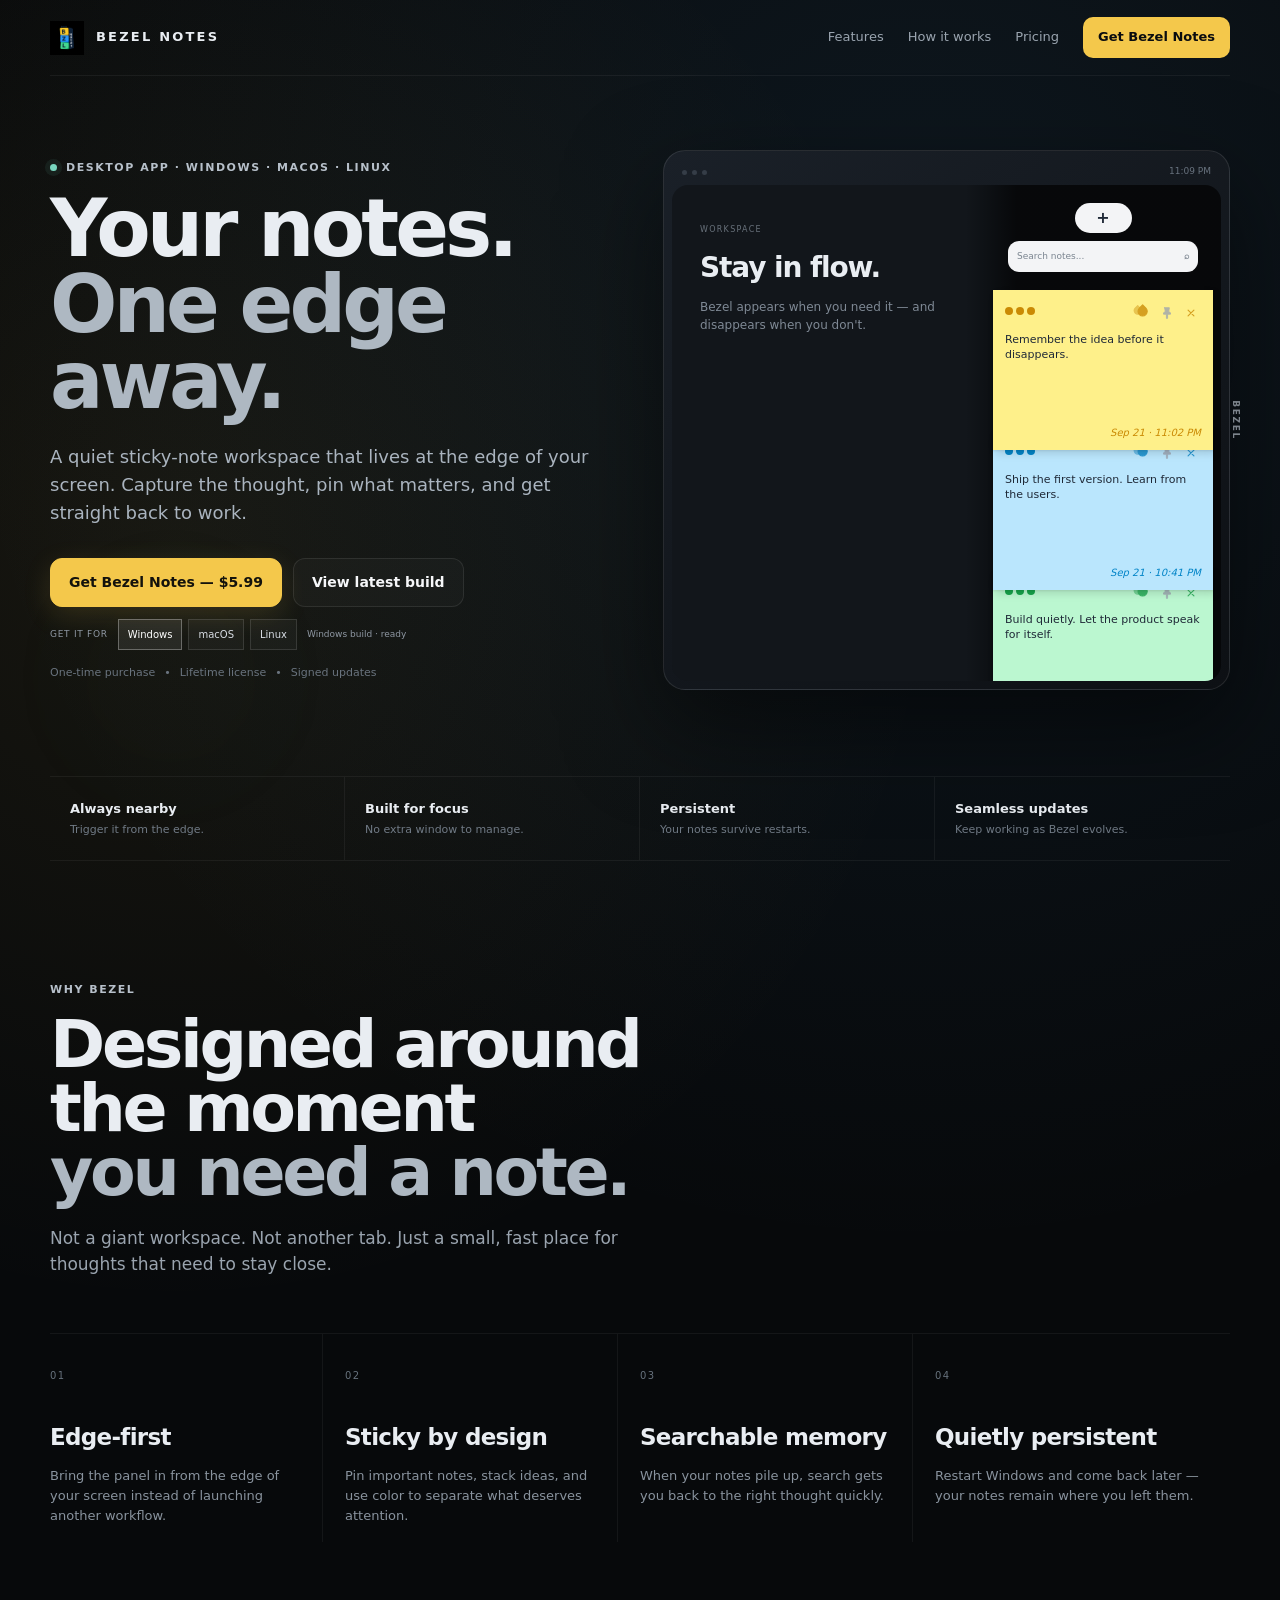
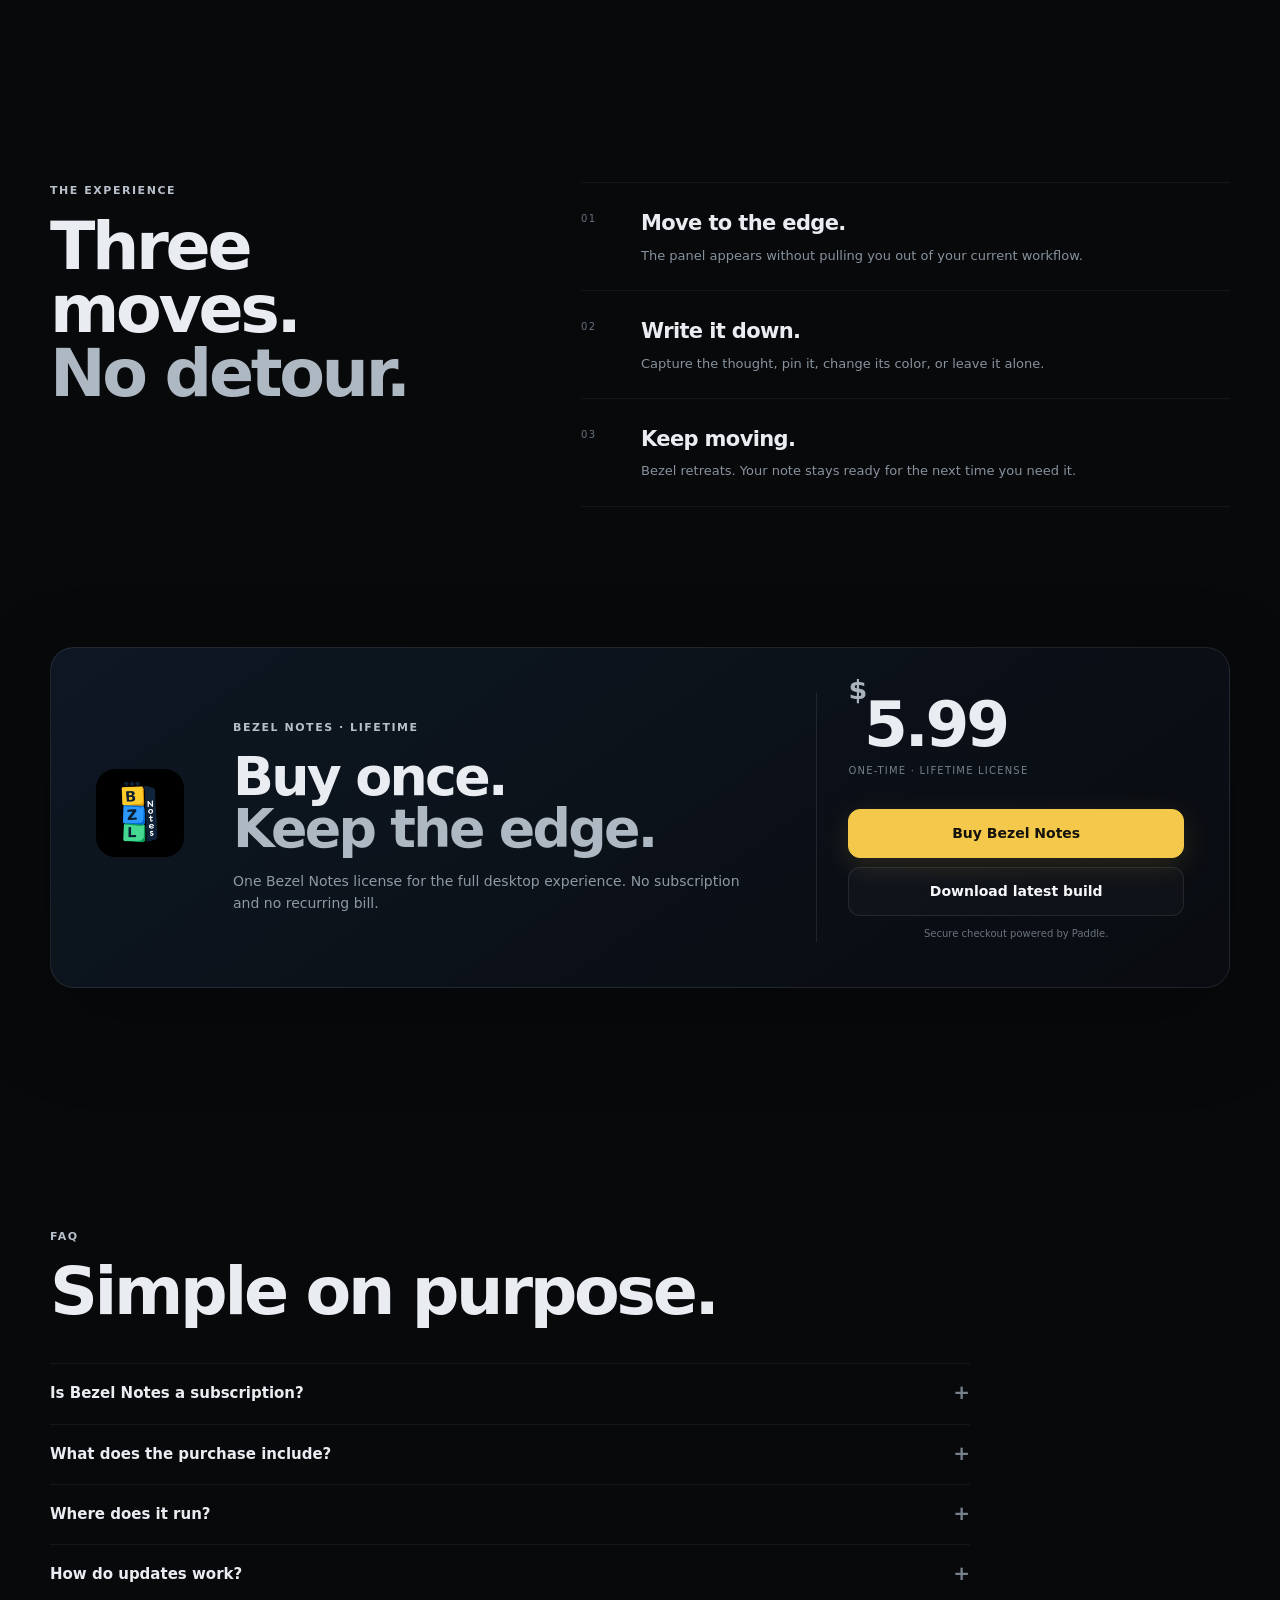
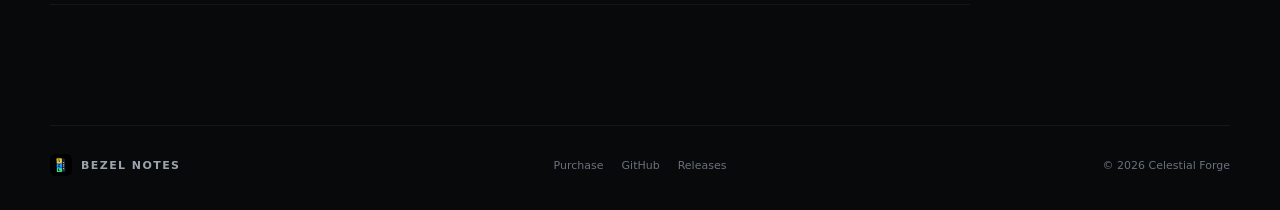
==== index.html @ 50ffd335 "Initial Bezel Notes website" ====
<!doctype html>
<html lang="en">
<head>
  <meta charset="utf-8">
  <meta name="viewport" content="width=device-width, initial-scale=1">
  <meta name="description" content="Bezel Notes — your notes, one edge away. A quiet desktop sticky-note app built for focus.">
  <meta name="theme-color" content="#07090b">
  <title>Bezel Notes — Your notes. One edge away.</title>
  <link rel="icon" type="image/png" href="./assets/bezel-logo.png">
  <link rel="stylesheet" href="./styles.css">
  <style>
    .hero-platform-picker {
      display: flex;
      align-items: center;
      gap: 10px;
      margin-top: 12px;
      flex-wrap: wrap;
    }

    .platform-label {
      font-size: 9px;
      letter-spacing: 0.08em;
      text-transform: uppercase;
      color: #8f98a3;
      white-space: nowrap;
    }

    .platform-options {
      display: flex;
      gap: 6px;
      flex-wrap: wrap;
    }

    .platform-option {
      border: 1px solid rgba(255, 255, 255, 0.12);
      background: rgba(255, 255, 255, 0.03);
      color: #d9dee5;
      padding: 7px 9px;
      font: inherit;
      font-size: 10px;
      cursor: pointer;
      transition: border-color 0.15s ease, background 0.15s ease, color 0.15s ease;
    }

    .platform-option:hover,
    .platform-option.active {
      border-color: rgba(255, 255, 255, 0.3);
      background: rgba(255, 255, 255, 0.08);
      color: #ffffff;
    }

    .hero-platform-status {
      font-size: 9px;
      color: #8f98a3;
      white-space: nowrap;
    }

    /* Real Bezel Notes card styling mirrored from +page.svelte. */
    .demo-note {
      border: 0;
      border-radius: 0;
      padding: 10px 12px;
      display: flex;
      flex-direction: column;
      box-sizing: border-box;
      width: 220px;
      min-height: 160px;
      height: 160px;
      align-self: center;
      position: relative;
      margin-top: -20px;
      transition: transform 0.15s ease, box-shadow 0.15s ease;
      box-shadow:
        3px 4px 8px rgba(0, 0, 0, 0.12),
        0 1px 2px rgba(0, 0, 0, 0.08);
      color: #1f2937;
    }

    .demo-note:first-of-type {
      /* Match the real app: top-bar margin-bottom (12px) +
         notes-feed padding-top (6px) = 18px before the first note. */
      margin-top: 18px;
    }

    .demo-note:hover {
      transform: translateY(-2px);
    }

    .demo-note-top {
      display: flex;
      justify-content: space-between;
      align-items: center;
    }

    .mini-logo {
      display: flex;
      align-items: center;
      gap: 3px;
      margin-top: -3px;
    }

    .mini-logo i {
      width: 8px;
      height: 8px;
      border-radius: 50%;
      display: block;
    }

    .demo-actions {
      display: flex;
      gap: 4px;
      align-items: center;
    }

    .demo-actions button {
      background: none;
      border: none;
      box-shadow: none;
      cursor: pointer;
      padding: 2px;
    }

    .demo-icon-btn {
      width: 20px;
      height: 20px;
      display: flex;
      align-items: center;
      justify-content: center;
      color: inherit;
    }

    .demo-icon-btn svg {
      width: 14px;
      height: 14px;
      fill: currentColor;
      stroke: currentColor;
      stroke-width: 1.6;
      stroke-linecap: round;
      stroke-linejoin: round;
    }

    .demo-palette-btn {
      width: 25px;
      height: 25px;
    }

    .demo-palette-btn svg {
      width: 17px;
      height: 17px;
      margin-top: -5px;
    }

    .demo-pin-btn {
      color: #9ca3af;
    }

    .demo-delete-btn svg {
      fill: none;
      stroke-width: 2;
    }

    .demo-note-text-wrapper {
      position: relative;
      flex: 1;
      display: flex;
      min-height: 0;
    }

    .demo-note-text {
      background: transparent;
      border: none;
      box-shadow: none;
      flex: 1;
      width: 100%;
      box-sizing: border-box;
      font-size: 13px;
      line-height: 1.3;
      color: #1f2937;
      font-family: inherit;
      margin: 4px 0;
    }

    .demo-note-footer {
      font-size: 10px;
      font-style: italic;
      text-align: right;
      margin-top: auto;
    }

    .platform-status {
      display: block;
      margin-top: 8px;
      font-size: 9px;
      color: #7f8a98;
    }
  </style>
</head>
<body>
  <div class="ambient ambient-a"></div>
  <div class="ambient ambient-b"></div>

  <header class="site-header shell">
    <a href="#top" class="brand" aria-label="Bezel Notes home">
      <img src="./assets/bezel-logo.png" alt="Bezel Notes logo">
      <span>BEZEL NOTES</span>
    </a>

    <nav>
      <a href="#features">Features</a>
      <a href="#how">How it works</a>
      <a href="#pricing">Pricing</a>
      <a class="nav-cta" href="#pricing">Get Bezel Notes</a>
    </nav>
  </header>

  <main id="top">
    <section class="hero shell">
      <div class="hero-copy">
        <div class="kicker">
          <span class="kicker-dot"></span>
          Desktop app · Windows · macOS · Linux
        </div>

        <h1>
          Your notes.<br>
          <span>One edge away.</span>
        </h1>

        <p class="hero-lede">
          A quiet sticky-note workspace that lives at the edge of your screen.
          Capture the thought, pin what matters, and get straight back to work.
        </p>

        <div class="hero-actions">
          <button class="button button-primary" data-buy>
            Get Bezel Notes — $5.99
          </button>

          <a
            class="button button-ghost"
            href="https://github.com/celestial4919/bezel-notes/releases/latest"
            target="_blank"
            rel="noopener"
          >
            View latest build
          </a>
        </div>

        <div class="hero-platform-picker" aria-label="Choose your platform">
          <span class="platform-label">Get it for</span>
          <div class="platform-options" role="group" aria-label="Platform options">
            <button class="platform-option active" type="button" data-platform="windows">Windows</button>
            <button class="platform-option" type="button" data-platform="macos">macOS</button>
            <button class="platform-option" type="button" data-platform="linux">Linux</button>
          </div>
          <small class="hero-platform-status" data-platform-status>Windows build · ready</small>
        </div>

        <div class="hero-trust">
          <span>One-time purchase</span>
          <span>•</span>
          <span>Lifetime license</span>
          <span>•</span>
          <span>Signed updates</span>
        </div>
      </div>

      <div class="hero-product">
        <div class="product-glow"></div>

        <div class="desktop-frame">
          <div class="frame-top">
            <span></span>
            <span></span>
            <span></span>
            <small>11:09 PM</small>
          </div>

          <div class="desktop-surface">
            <div class="desktop-copy">
              <small>WORKSPACE</small>
              <strong>Stay in flow.</strong>
              <p>
                Bezel appears when you need it — and disappears when you don't.
              </p>
            </div>

            <div class="edge-panel">
              <div class="panel-inner">

                <button class="demo-add" aria-hidden="true">+</button>

                <div class="demo-search" style="width:190px; margin:0 auto;">
                  <span>Search notes...</span>
                  <b>⌕</b>
                </div>

                <article
                  class="demo-note note-yellow"
                  style="background:#fef08a;z-index:3;--note-accent:#ca8a04;"
                >
                  <div class="demo-note-top">
                    <span class="mini-logo" aria-hidden="true" style="color:#ca8a04;">
                      <i style="background:currentColor;"></i>
                      <i style="background:currentColor;"></i>
                      <i style="background:currentColor;"></i>
                    </span>

                    <span class="demo-actions" aria-hidden="true" style="color:#ca8a04;">
                      <b class="demo-icon-btn demo-palette-btn" aria-hidden="true">
                        <svg viewBox="0 0 24 24">
                          <path d="M8 5 l3.54 3.54 a5 5 0 1 1 -7.07 0 Z" fill="currentColor" opacity="0.55"></path>
                          <path d="M15 4 l4.6 4.6 a6.5 6.5 0 1 1 -9.19 0 Z" fill="currentColor"></path>
                        </svg>
                      </b>
                      <b class="demo-icon-btn demo-pin-btn" aria-hidden="true">
                        <svg viewBox="0 0 24 24">
                          <path d="M8 3h8l-1 6 3 3v2h-5v7l-1 1-1-1v-7H6v-2l3-3-1-6Z"></path>
                        </svg>
                      </b>
                      <b class="demo-icon-btn demo-delete-btn" aria-hidden="true">
                        <svg viewBox="0 0 24 24">
                          <path d="M7 7l10 10M17 7L7 17"></path>
                        </svg>
                      </b>
                    </span>
                  </div>

                  <div class="demo-note-text-wrapper">
                    <p class="demo-note-text">
                      Remember the idea before it disappears.
                    </p>
                  </div>

                  <footer class="demo-note-footer" style="color:#ca8a04;">
                    Sep 21 · 11:02 PM
                  </footer>
                </article>

                <article
                  class="demo-note note-blue"
                  style="background:#bae6fd;z-index:2;--note-accent:#0284c7;"
                >
                  <div class="demo-note-top">
                    <span class="mini-logo" aria-hidden="true" style="color:#0284c7;">
                      <i style="background:currentColor;"></i>
                      <i style="background:currentColor;"></i>
                      <i style="background:currentColor;"></i>
                    </span>

                    <span class="demo-actions" aria-hidden="true" style="color:#0284c7;">
                      <b class="demo-icon-btn demo-palette-btn" aria-hidden="true">
                        <svg viewBox="0 0 24 24">
                          <path d="M8 5 l3.54 3.54 a5 5 0 1 1 -7.07 0 Z" fill="currentColor" opacity="0.55"></path>
                          <path d="M15 4 l4.6 4.6 a6.5 6.5 0 1 1 -9.19 0 Z" fill="currentColor"></path>
                        </svg>
                      </b>
                      <b class="demo-icon-btn demo-pin-btn" aria-hidden="true">
                        <svg viewBox="0 0 24 24">
                          <path d="M8 3h8l-1 6 3 3v2h-5v7l-1 1-1-1v-7H6v-2l3-3-1-6Z"></path>
                        </svg>
                      </b>
                      <b class="demo-icon-btn demo-delete-btn" aria-hidden="true">
                        <svg viewBox="0 0 24 24">
                          <path d="M7 7l10 10M17 7L7 17"></path>
                        </svg>
                      </b>
                    </span>
                  </div>

                  <div class="demo-note-text-wrapper">
                    <p class="demo-note-text">
                      Ship the first version. Learn from the users.
                    </p>
                  </div>

                  <footer class="demo-note-footer" style="color:#0284c7;">
                    Sep 21 · 10:41 PM
                  </footer>
                </article>

                <article
                  class="demo-note note-green"
                  style="background:#bbf7d0;z-index:1;--note-accent:#16a34a;"
                >
                  <div class="demo-note-top">
                    <span class="mini-logo" aria-hidden="true" style="color:#16a34a;">
                      <i style="background:currentColor;"></i>
                      <i style="background:currentColor;"></i>
                      <i style="background:currentColor;"></i>
                    </span>

                    <span class="demo-actions" aria-hidden="true" style="color:#16a34a;">
                      <b class="demo-icon-btn demo-palette-btn" aria-hidden="true">
                        <svg viewBox="0 0 24 24">
                          <path d="M8 5 l3.54 3.54 a5 5 0 1 1 -7.07 0 Z" fill="currentColor" opacity="0.55"></path>
                          <path d="M15 4 l4.6 4.6 a6.5 6.5 0 1 1 -9.19 0 Z" fill="currentColor"></path>
                        </svg>
                      </b>
                      <b class="demo-icon-btn demo-pin-btn" aria-hidden="true">
                        <svg viewBox="0 0 24 24">
                          <path d="M8 3h8l-1 6 3 3v2h-5v7l-1 1-1-1v-7H6v-2l3-3-1-6Z"></path>
                        </svg>
                      </b>
                      <b class="demo-icon-btn demo-delete-btn" aria-hidden="true">
                        <svg viewBox="0 0 24 24">
                          <path d="M7 7l10 10M17 7L7 17"></path>
                        </svg>
                      </b>
                    </span>
                  </div>

                  <div class="demo-note-text-wrapper">
                    <p class="demo-note-text">
                      Build quietly. Let the product speak for itself.
                    </p>
                  </div>

                  <footer class="demo-note-footer" style="color:#16a34a;">
                    Sep 21 · 09:56 PM
                  </footer>
                </article>
              </div>
            </div>
          </div>
        </div>

        <div class="edge-tab">BEZEL</div>
      </div>
    </section>

    <section class="brand-strip shell" aria-label="Bezel Notes highlights">
      <div>
        <strong>Always nearby</strong>
        <span>Trigger it from the edge.</span>
      </div>

      <div>
        <strong>Built for focus</strong>
        <span>No extra window to manage.</span>
      </div>

      <div>
        <strong>Persistent</strong>
        <span>Your notes survive restarts.</span>
      </div>

      <div>
        <strong>Seamless updates</strong>
        <span>Keep working as Bezel evolves.</span>
      </div>
    </section>

    <section class="section shell" id="features">
      <div class="section-intro">
        <div class="eyebrow">WHY BEZEL</div>

        <h2>
          Designed around the moment<br>
          <span>you need a note.</span>
        </h2>

        <p>
          Not a giant workspace. Not another tab.
          Just a small, fast place for thoughts that need to stay close.
        </p>
      </div>

      <div class="feature-grid">
        <article>
          <span class="feature-index">01</span>
          <h3>Edge-first</h3>
          <p>
            Bring the panel in from the edge of your screen instead of
            launching another workflow.
          </p>
        </article>

        <article>
          <span class="feature-index">02</span>
          <h3>Sticky by design</h3>
          <p>
            Pin important notes, stack ideas, and use color to separate
            what deserves attention.
          </p>
        </article>

        <article>
          <span class="feature-index">03</span>
          <h3>Searchable memory</h3>
          <p>
            When your notes pile up, search gets you back to the right
            thought quickly.
          </p>
        </article>

        <article>
          <span class="feature-index">04</span>
          <h3>Quietly persistent</h3>
          <p>
            Restart Windows and come back later — your notes remain
            where you left them.
          </p>
        </article>
      </div>
    </section>

    <section class="section shell how-section" id="how">
      <div class="section-intro">
        <div class="eyebrow">THE EXPERIENCE</div>

        <h2>
          Three moves.<br>
          <span>No detour.</span>
        </h2>
      </div>

      <div class="steps">
        <div class="step">
          <span>01</span>
          <div>
            <h3>Move to the edge.</h3>
            <p>
              The panel appears without pulling you out of your current workflow.
            </p>
          </div>
        </div>

        <div class="step">
          <span>02</span>
          <div>
            <h3>Write it down.</h3>
            <p>
              Capture the thought, pin it, change its color, or leave it alone.
            </p>
          </div>
        </div>

        <div class="step">
          <span>03</span>
          <div>
            <h3>Keep moving.</h3>
            <p>
              Bezel retreats. Your note stays ready for the next time you need it.
            </p>
          </div>
        </div>
      </div>
    </section>

    <section class="pricing shell" id="pricing">
      <div class="pricing-logo">
        <img src="./assets/bezel-logo.png" alt="Bezel Notes">
      </div>

      <div class="pricing-copy">
        <div class="eyebrow">BEZEL NOTES · LIFETIME</div>

        <h2>
          Buy once.<br>
          <span>Keep the edge.</span>
        </h2>

        <p>
          One Bezel Notes license for the full desktop experience.
          No subscription and no recurring bill.
        </p>
      </div>

      <div class="pricing-buy">
        <div class="price">
          <sup>$</sup>5.99
        </div>

        <div class="price-note">
          one-time · lifetime license
        </div>

        <button class="button button-primary button-full" data-buy>
          Buy Bezel Notes
        </button>

        <a
          class="button button-ghost button-full"
          href="https://github.com/celestial4919/bezel-notes/releases/latest"
          target="_blank"
          rel="noopener"
        >
          Download latest build
        </a>

        <small class="secure-note">
          Secure checkout powered by Paddle.
        </small>
      </div>
    </section>

    <section class="section shell faq" id="faq">
      <div class="section-intro">
        <div class="eyebrow">FAQ</div>
        <h2>Simple on purpose.</h2>
      </div>

      <div class="faq-list">
        <details>
          <summary>Is Bezel Notes a subscription?</summary>
          <p>
            No. The launch offer is a one-time $5.99 lifetime license.
          </p>
        </details>

        <details>
          <summary>What does the purchase include?</summary>
          <p>
            The Bezel Notes desktop application for the platform you select,
            lifetime access to the licensed product, and signed in-app updates.
          </p>
        </details>

        <details>
          <summary>Where does it run?</summary>
          <p>
            The storefront is prepared for Windows, macOS, and Linux.
            Platform-specific installers are added as each build is released.
          </p>
        </details>

        <details>
          <summary>How do updates work?</summary>
          <p>
            After installation, Bezel Notes can discover signed releases from
            inside the app so you don't have to hunt for installers.
          </p>
        </details>
      </div>
    </section>
  </main>

  <footer class="site-footer shell">
    <div class="footer-brand">
      <img src="./assets/bezel-logo.png" alt="">
      <span>BEZEL NOTES</span>
    </div>

    <div class="footer-links">
      <a href="#pricing">Purchase</a>

      <a
        href="https://github.com/celestial4919/bezel-notes"
        target="_blank"
        rel="noopener"
      >
        GitHub
      </a>

      <a
        href="https://github.com/celestial4919/bezel-notes/releases/latest"
        target="_blank"
        rel="noopener"
      >
        Releases
      </a>
    </div>

    <div class="copyright">
      © 2026 Celestial Forge
    </div>
  </footer>

  <div
    class="toast"
    id="toast"
    role="status"
    aria-live="polite"
  ></div>

  <script>
    document.querySelectorAll('[data-platform]').forEach((button) => {
      button.addEventListener('click', () => {
        document.querySelectorAll('[data-platform]').forEach((item) => {
          item.classList.toggle('active', item === button);
        });

        const platform = button.getAttribute('data-platform');
        const status = document.querySelector('[data-platform-status]');
        if (!status) return;

        if (platform === 'windows') {
          status.textContent = 'Windows build · ready';
        } else if (platform === 'macos') {
          status.textContent = 'macOS build · coming soon';
        } else {
          status.textContent = 'Linux build · coming soon';
        }
      });
    });
  </script>

  <script src="https://cdn.paddle.com/paddle/v2/paddle.js"></script>
  <script src="./config.js"></script>
  <script src="./app.js"></script>
</body>
</html>
---- styles.css ----
:root{--bg:#07090b;--navy:#111c2c;--yellow:#f4c84b;--blue:#54a9e8;--mint:#78d7bf;--white:#f6f7f9;--text:#e9edf2;--muted:#9aa4af;--line:rgba(255,255,255,.09);--soft-line:rgba(255,255,255,.055);--max:1180px}
*{box-sizing:border-box}html{scroll-behavior:smooth}body{margin:0;color:var(--text);background:radial-gradient(circle at 72% 8%,rgba(84,169,232,.09),transparent 30%),radial-gradient(circle at 14% 16%,rgba(244,200,75,.07),transparent 25%),var(--bg);font-family:Inter,ui-sans-serif,system-ui,-apple-system,"Segoe UI",sans-serif;line-height:1.55}a{color:inherit;text-decoration:none}button{font:inherit}.shell{width:min(var(--max),calc(100% - 42px));margin-inline:auto}.ambient{position:fixed;pointer-events:none;filter:blur(70px);opacity:.24;z-index:-1}.ambient-a{width:260px;height:260px;right:8%;top:24%;background:rgba(84,169,232,.12);border-radius:50%}.ambient-b{width:240px;height:240px;left:4%;top:62%;background:rgba(120,215,191,.07);border-radius:50%}
.site-header{min-height:76px;display:flex;align-items:center;justify-content:space-between;border-bottom:1px solid var(--soft-line)}.brand{display:flex;align-items:center;gap:12px;font-size:13px;font-weight:800;letter-spacing:.17em}.brand-dots{display:flex;align-items:center;gap:4px;height:20px}
.brand-dots i,.three-dot-logo i{width:7px;height:7px;border-radius:50%;background:var(--navy-2);display:block}
.brand-dots i:nth-child(2){transform:translateY(-3px)}
.brand-dots i:nth-child(3){transform:translateY(3px)}.site-header nav{display:flex;gap:24px;align-items:center;color:var(--muted);font-size:13px}.site-header nav a:hover{color:var(--text)}.nav-cta{color:#0a0c0f!important;background:var(--yellow);padding:10px 15px;border-radius:10px;font-weight:800}
.hero{min-height:700px;display:grid;grid-template-columns:1fr 1fr;gap:46px;align-items:center;padding:74px 0 86px}.kicker,.eyebrow{font-size:11px;letter-spacing:.14em;text-transform:uppercase;font-weight:800;color:#b7c0ca}.kicker{display:flex;align-items:center;gap:9px}.kicker-dot{width:7px;height:7px;border-radius:50%;background:var(--mint);box-shadow:0 0 0 5px rgba(120,215,191,.08)}.hero h1,.section-intro h2,.pricing h2{margin:15px 0 0;font-size:clamp(48px,6.2vw,83px);line-height:.96;letter-spacing:-.05em}.hero h1 span,.section-intro h2 span,.pricing h2 span{color:#aeb8c2}.hero-lede{max-width:600px;color:#aab4bf;font-size:18px;margin:24px 0 0}.hero-actions{display:flex;gap:11px;flex-wrap:wrap;margin-top:31px}.button{min-height:49px;border-radius:12px;border:1px solid var(--line);padding:0 18px;display:inline-flex;align-items:center;justify-content:center;cursor:pointer;transition:.18s ease;font-size:14px;font-weight:800}.button:hover{transform:translateY(-2px)}.button-primary{background:var(--yellow);border-color:var(--yellow);color:#13120c;box-shadow:0 8px 28px rgba(244,200,75,.14)}.button-primary:hover{filter:brightness(1.04)}.button-ghost{background:rgba(255,255,255,.025);color:var(--white)}.button-ghost:hover{background:rgba(255,255,255,.07)}.hero-trust{margin-top:14px;display:flex;gap:9px;flex-wrap:wrap;color:#69737e;font-size:11px}
.hero-product{position:relative;display:grid;place-items:center;min-height:520px}.product-glow{position:absolute;width:460px;height:460px;border-radius:50%;background:radial-gradient(circle,rgba(84,169,232,.13),transparent 68%);filter:blur(16px)}.desktop-frame{position:relative;width:min(570px,100%);aspect-ratio:1.05;border-radius:22px;padding:8px;background:linear-gradient(145deg,#1a2028,#0d1014);border:1px solid rgba(255,255,255,.1);box-shadow:0 36px 95px rgba(0,0,0,.5)}.frame-top{height:26px;display:flex;align-items:center;gap:5px;padding:0 10px;color:#68727e}.frame-top span{width:5px;height:5px;border-radius:50%;background:#353d47}.frame-top small{margin-left:auto;font-size:9px}.desktop-surface{height:calc(100% - 26px);border-radius:16px;overflow:hidden;position:relative;background:#12161b}.desktop-copy{position:absolute;left:28px;top:30px;max-width:260px}.desktop-copy small{font-size:8px;letter-spacing:.16em;color:#68717b}.desktop-copy strong{display:block;margin-top:6px;font-size:28px;font-weight:800;letter-spacing:-.04em}.desktop-copy p{color:#7f8995;font-size:12px;line-height:1.45;margin-top:10px}.edge-panel{position:absolute;right:0;top:0;height:100%;width:256px;padding:18px 8px 18px 17px;background:linear-gradient(90deg,transparent 0%,rgba(0,0,0,.23) 8%,rgba(0,0,0,.63) 20%);display:flex;justify-content:flex-end}.panel-inner{width:220px}.demo-add{width:57px;height:30px;margin:0 auto 8px;display:block;border:0;border-radius:99px;background:#f3f4f6;color:#1f2937;font-weight:900}.demo-search{height:31px;padding:0 9px;display:flex;align-items:center;justify-content:space-between;border-radius:11px;background:#f3f4f6;color:#7b8590;font-size:9px;margin-bottom:11px}.demo-note{width:220px;min-height:160px;margin-top:-20px;padding:10px 12px;color:#20252b;display:flex;flex-direction:column;box-sizing:border-box;position:relative;border-radius:0;box-shadow:3px 4px 8px rgba(0,0,0,.16),0 1px 2px rgba(0,0,0,.08);transition:transform .15s ease,box-shadow .15s ease}.demo-note:first-of-type{margin-top:12px}.demo-note:hover{transform:translateY(-2px)}.note-yellow{background:#fef08a}.note-blue{background:#bae6fd}.note-mint{background:#bbf7d0}.demo-note-top{display:flex;justify-content:space-between;align-items:center;font-size:8px;color:#26313a}.three-dot-logo{display:flex;align-items:center;gap:3px;margin-top:-3px}.three-dot-logo i{width:8px;height:8px;border-radius:50%;background:currentColor;display:block}.three-dot-logo i:nth-child(2){transform:translateY(-3px)}.three-dot-logo i:nth-child(3){transform:translateY(3px)}.demo-actions{display:flex;gap:5px;align-items:center;opacity:.78}.demo-actions b{font-weight:700}.demo-note p{margin:8px 0 0;font-size:11px;line-height:1.35;flex:1}.demo-note small{font-size:8px;opacity:.6}.edge-tab{position:absolute;right:-25px;top:50%;transform:translateY(-50%) rotate(90deg);color:#dbe4ee;letter-spacing:.18em;font-size:9px;font-weight:800;opacity:.55}
.brand-strip{display:grid;grid-template-columns:repeat(4,1fr);border-block:1px solid var(--soft-line)}.brand-strip>div{padding:22px 20px;border-right:1px solid var(--soft-line)}.brand-strip>div:last-child{border-right:0}.brand-strip strong,.brand-strip span{display:block}.brand-strip strong{font-size:13px}.brand-strip span{margin-top:2px;font-size:11px;color:#707a85}
.section{padding:120px 0}.section-intro{max-width:720px}.section-intro h2{font-size:clamp(42px,5.2vw,67px)}.section-intro p{max-width:620px;color:var(--muted);font-size:17px;margin:20px 0 0}.feature-grid{margin-top:55px;display:grid;grid-template-columns:repeat(4,1fr);border-top:1px solid var(--soft-line)}.feature-grid article{padding:28px 22px 16px 0;margin-right:22px;border-right:1px solid var(--soft-line)}.feature-grid article:last-child{border-right:0;margin-right:0}.feature-index{color:#66717c;font-size:10px;letter-spacing:.14em}.feature-grid h3{font-size:23px;letter-spacing:-.03em;margin:34px 0 0}.feature-grid p{color:#89939e;font-size:13px;margin:10px 0 0}
.how-section{display:grid;grid-template-columns:.82fr 1.18fr;gap:80px}.steps{border-top:1px solid var(--soft-line)}.step{display:grid;grid-template-columns:50px 1fr;gap:10px;padding:24px 0;border-bottom:1px solid var(--soft-line)}.step>span{color:#66717c;font-size:10px;letter-spacing:.14em;padding-top:4px}.step h3{font-size:21px;margin:0;letter-spacing:-.03em}.step p{color:#88929d;font-size:13px;margin:6px 0 0}
.pricing{margin-top:20px;margin-bottom:120px;padding:45px;display:grid;grid-template-columns:105px 1.2fr .8fr;align-items:center;gap:32px;border:1px solid var(--line);border-radius:24px;background:linear-gradient(145deg,rgba(17,28,44,.74),rgba(10,13,17,.82));box-shadow:0 30px 90px rgba(0,0,0,.25)}.pricing-logo img{width:88px;height:88px;border-radius:20px;object-fit:contain;background:#050608}.pricing h2{font-size:clamp(38px,4.2vw,57px)}.pricing-copy p{max-width:520px;color:#8f99a4;font-size:14px;margin:17px 0 0}.pricing-buy{border-left:1px solid var(--line);padding-left:31px}.price{font-size:63px;font-weight:900;letter-spacing:-.05em;line-height:1}.price sup{font-size:27px;top:-.9em;position:relative;color:#aab3bd}.price-note{margin:7px 0 22px;text-transform:uppercase;letter-spacing:.12em;font-size:10px;color:#75808b}.button-full{width:100%;margin-top:9px}.secure-note{display:block;color:#69737e;font-size:10px;text-align:center;margin-top:10px}
.faq-list{margin-top:40px;max-width:920px}details{border-top:1px solid var(--soft-line);padding:18px 0}details:last-child{border-bottom:1px solid var(--soft-line)}summary{list-style:none;cursor:pointer;font-size:15px;font-weight:800}summary::-webkit-details-marker{display:none}summary::after{content:"+";float:right;color:#77818c;font-size:20px;line-height:1}details[open] summary::after{content:"–"}details p{max-width:680px;color:#87919c;font-size:13px;margin:9px 0 0}
.site-footer{display:grid;grid-template-columns:1fr auto 1fr;gap:20px;align-items:center;padding:28px 0 34px;border-top:1px solid var(--soft-line);color:#68727c;font-size:11px}.footer-brand{display:flex;align-items:center;gap:9px;font-weight:800;letter-spacing:.13em;color:#9ba4ae}.footer-brand img{width:22px;height:22px;border-radius:6px}.footer-links{display:flex;gap:18px}.footer-links a:hover{color:#e9edf2}.copyright{text-align:right}
.toast{position:fixed;left:50%;bottom:24px;transform:translate(-50%,20px);opacity:0;pointer-events:none;background:rgba(13,16,20,.96);border:1px solid rgba(255,255,255,.12);color:#eef2f6;border-radius:11px;padding:10px 14px;font-size:12px;transition:.2s ease;z-index:100}.toast.show{opacity:1;transform:translate(-50%,0)}
@media(max-width:1000px){.hero{grid-template-columns:1fr;padding-top:54px}.hero-product{order:-1;min-height:450px}.feature-grid{grid-template-columns:1fr 1fr}.feature-grid article:nth-child(2){border-right:0}.feature-grid article:nth-child(-n+2){border-bottom:1px solid var(--soft-line);padding-bottom:28px}.how-section{grid-template-columns:1fr;gap:44px}.pricing{grid-template-columns:90px 1fr;gap:24px}.pricing-buy{grid-column:1/-1;border-left:0;border-top:1px solid var(--line);padding:28px 0 0}}
@media(max-width:720px){.shell{width:calc(100% - 28px)}.site-header nav a:not(.nav-cta){display:none}.hero h1{font-size:54px}.hero-lede{font-size:16px}.hero-product{min-height:350px}.desktop-frame{width:100%}.edge-panel{width:215px}.panel-inner{width:180px}.brand-strip{grid-template-columns:1fr}.brand-strip>div{border-right:0;border-bottom:1px solid var(--soft-line)}.brand-strip>div:last-child{border-bottom:0}.feature-grid{grid-template-columns:1fr}.feature-grid article,.feature-grid article:nth-child(2){border-right:0;border-bottom:1px solid var(--soft-line);margin-right:0;padding-right:0}.feature-grid article:last-child{border-bottom:0}.pricing{grid-template-columns:1fr;padding:27px}.pricing-logo img{width:72px;height:72px}.pricing-buy{grid-column:auto}.site-footer{grid-template-columns:1fr}.copyright{text-align:left}}
.brand img {
  width: 34px;
  height: 34px;
  object-fit: contain;
}
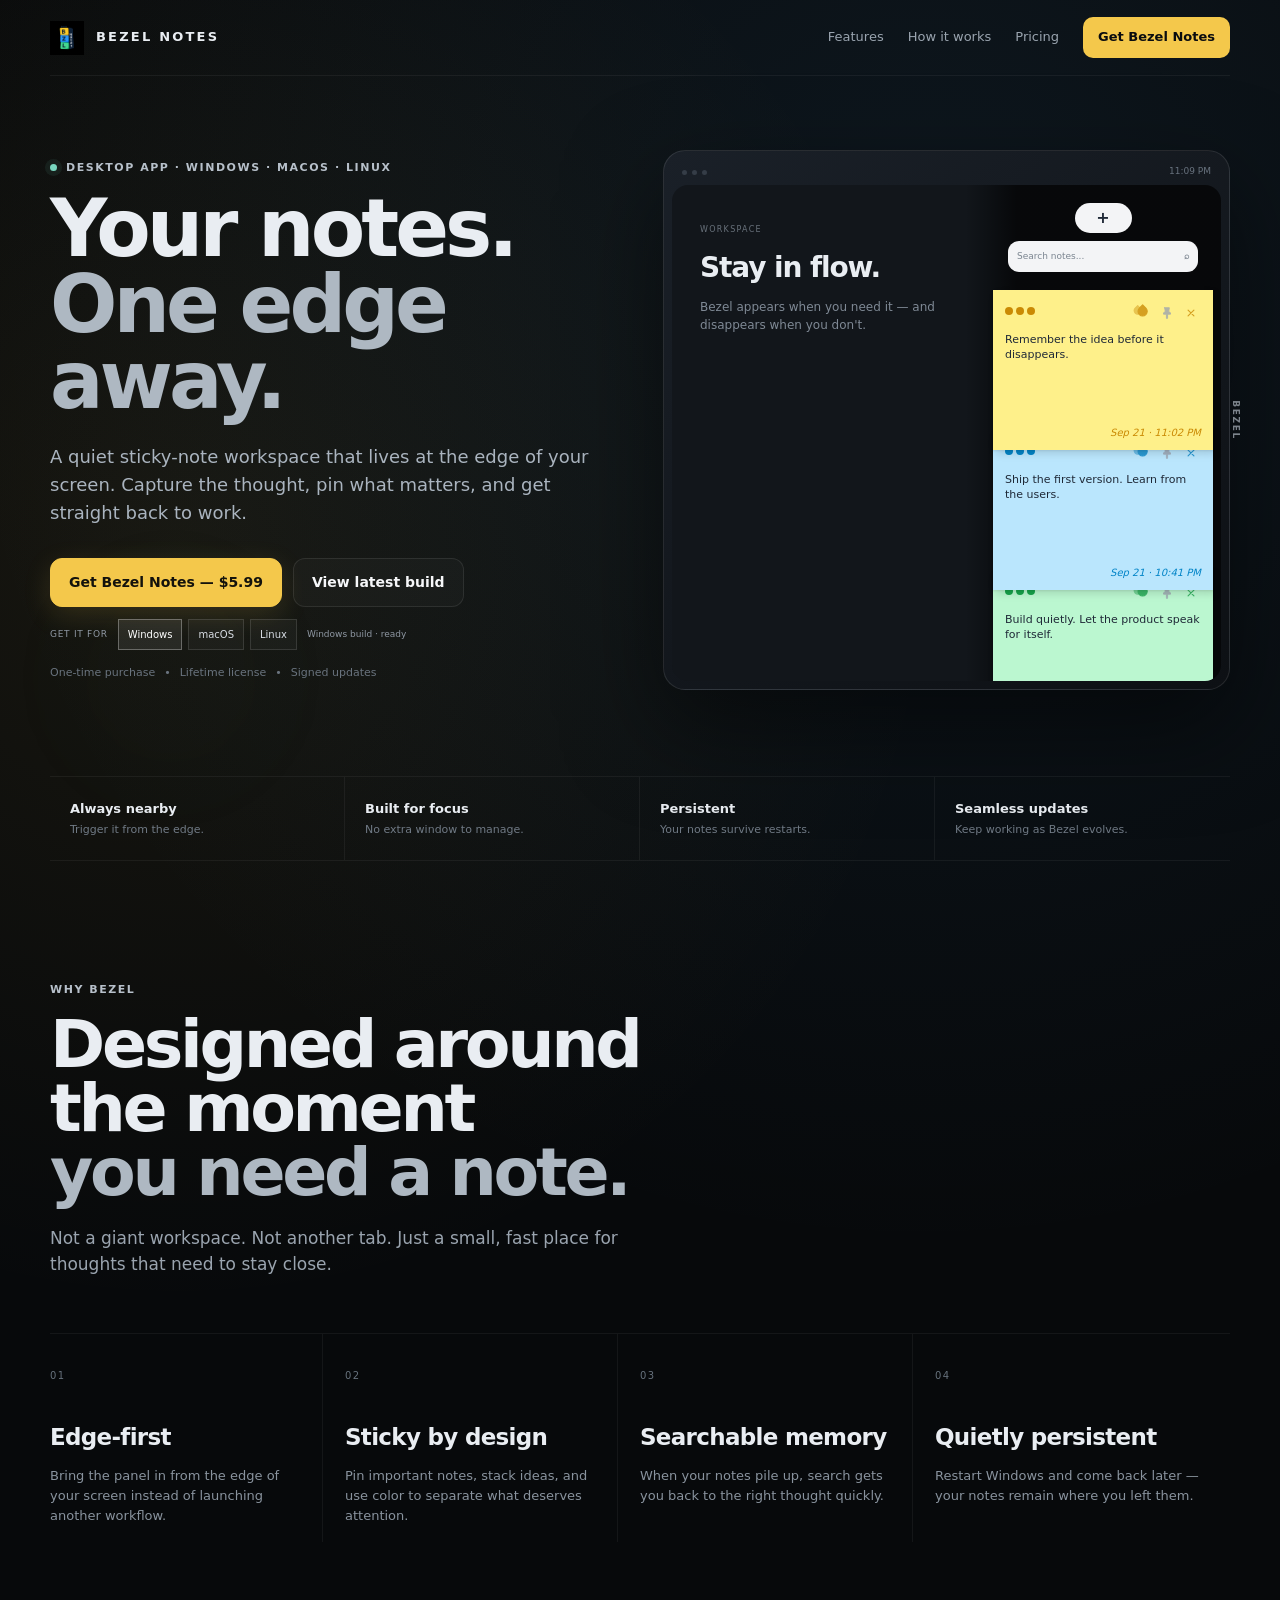
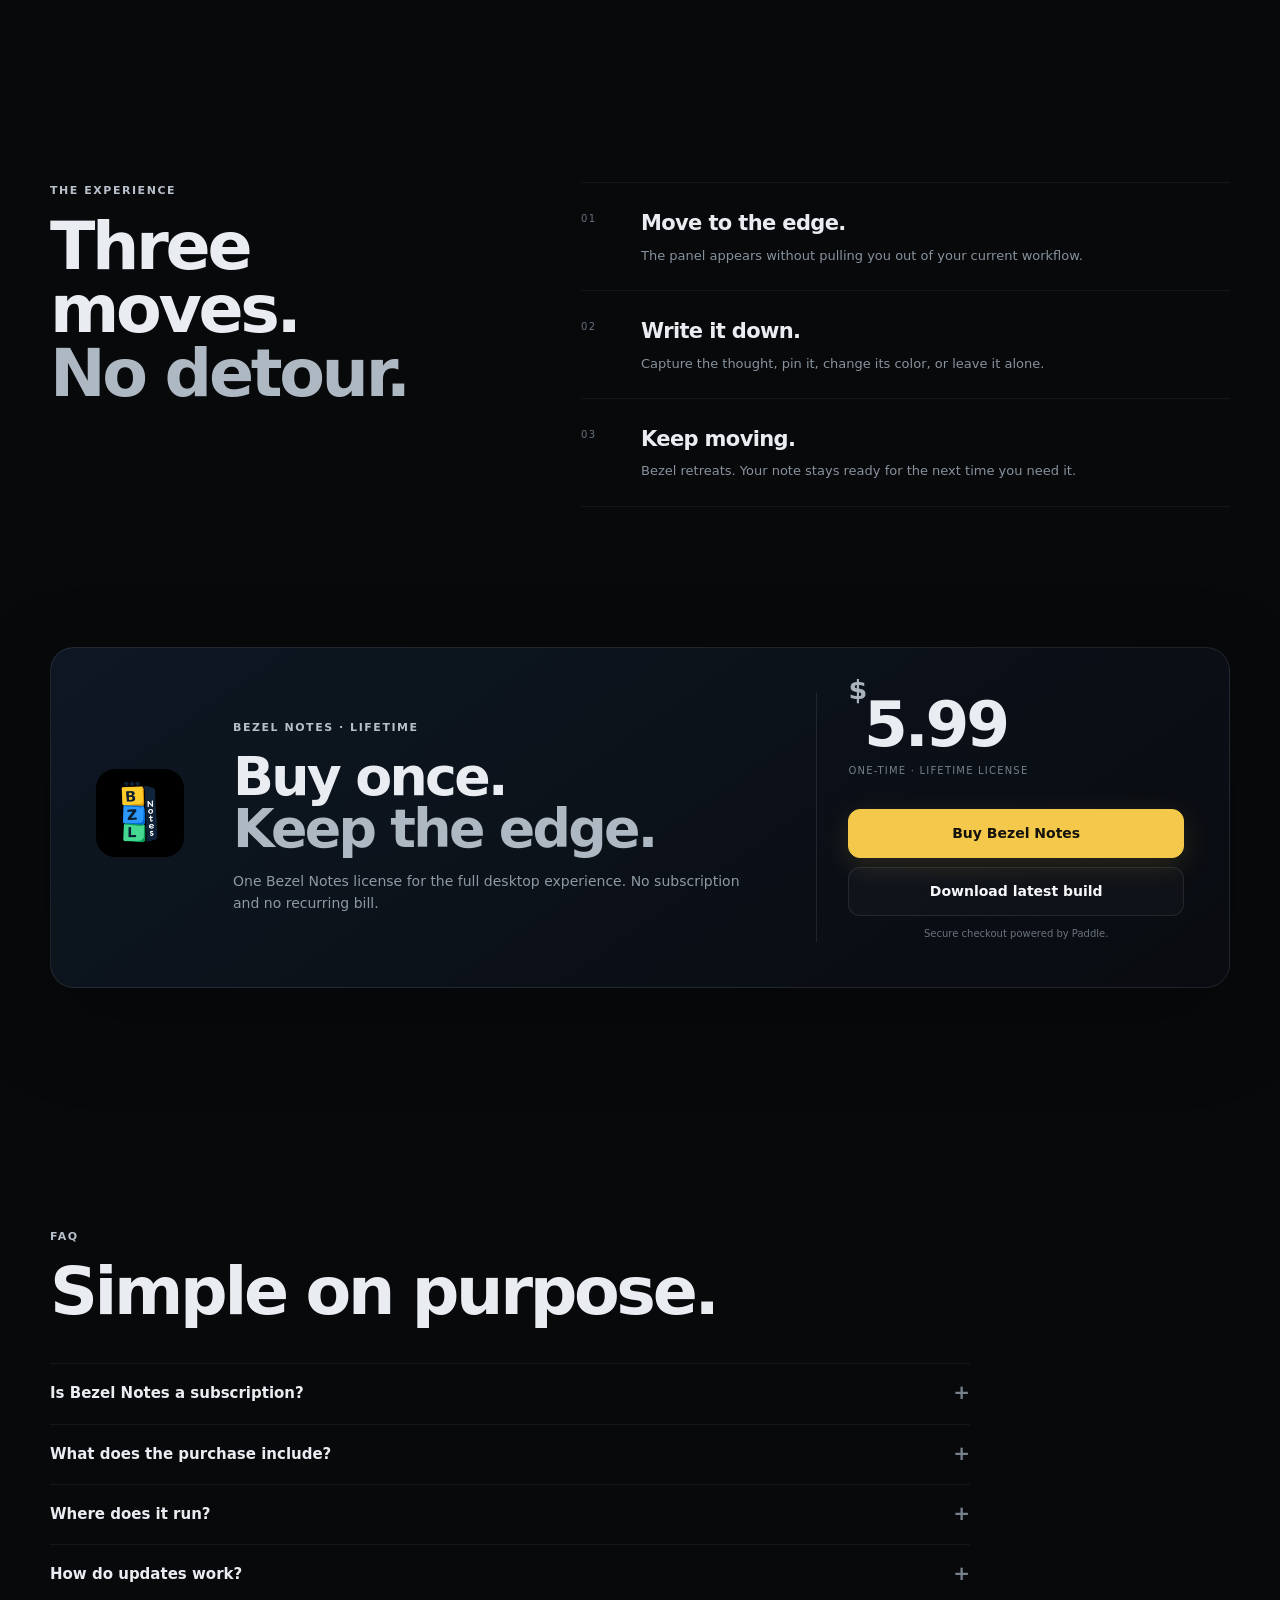
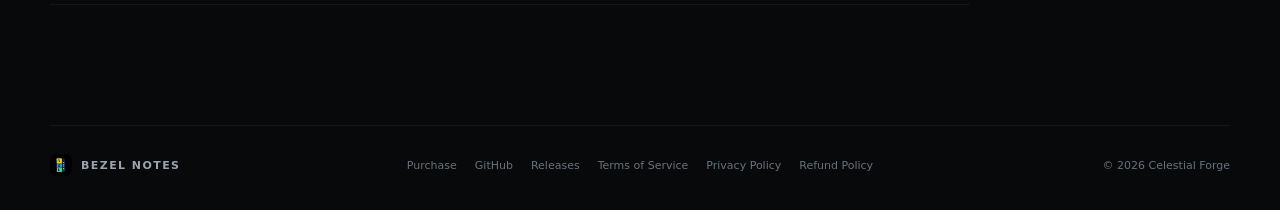
==== commit b50cf1aa: "Add legal pages and policy links" ====
--- a/index.html
+++ b/index.html
@@ -660,6 +660,11 @@
       >
         Releases
       </a>
+
+      <a href="./terms.html">Terms of Service</a>
+      <a href="./privacy.html">Privacy Policy</a>
+      <a href="./refund.html">Refund Policy</a>
+
     </div>
 
     <div class="copyright">
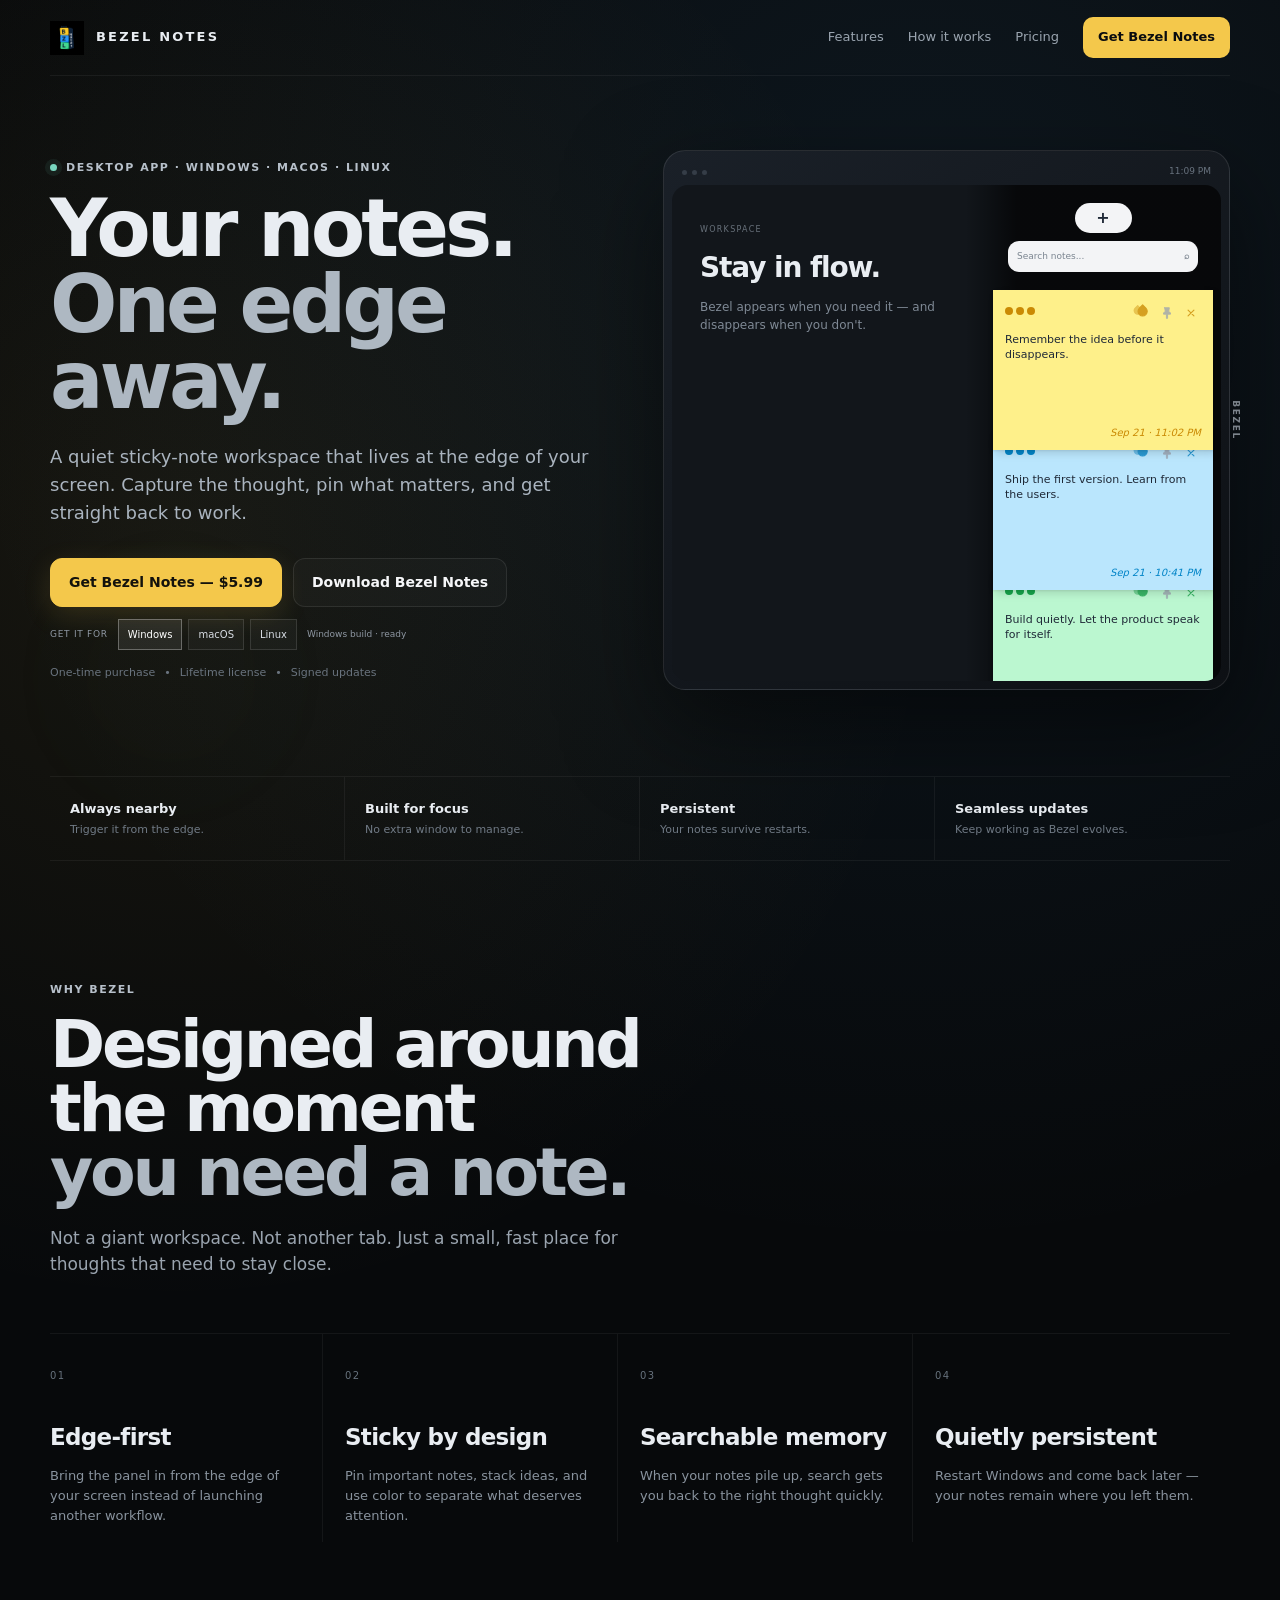
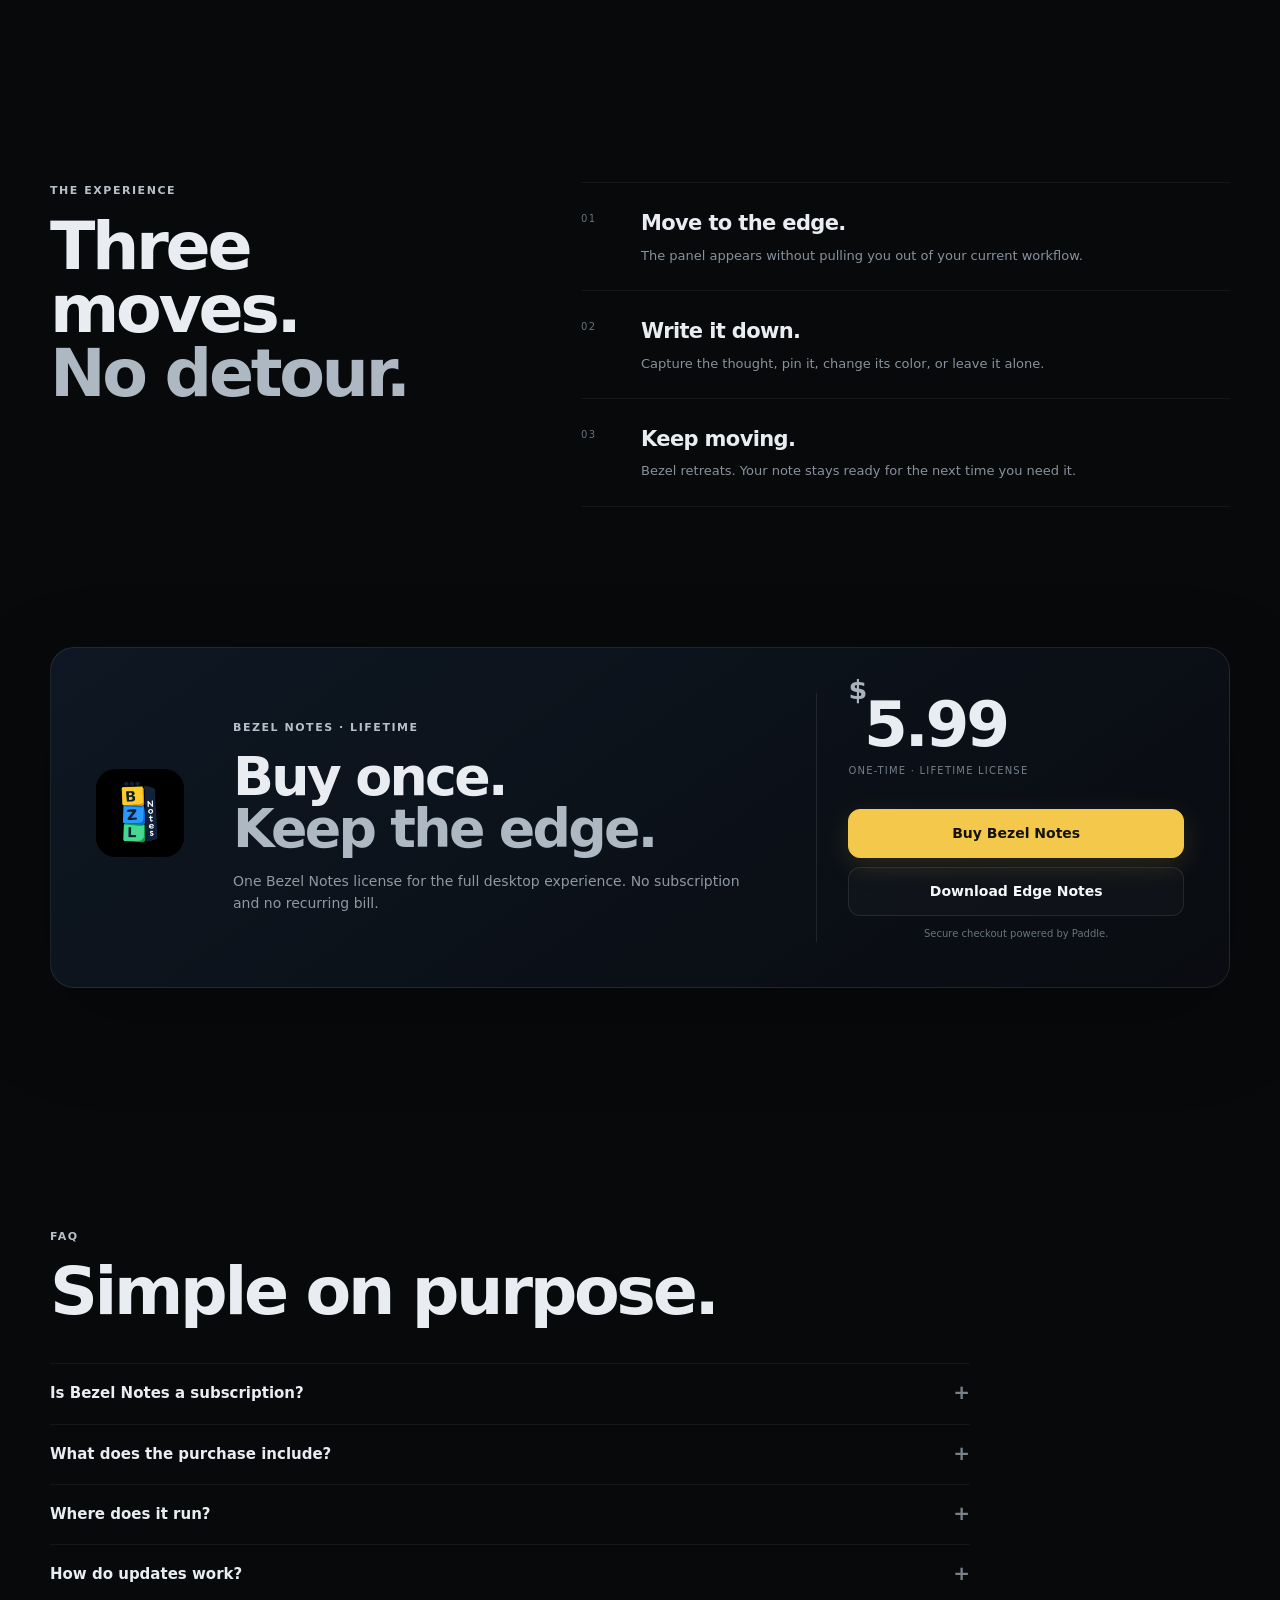
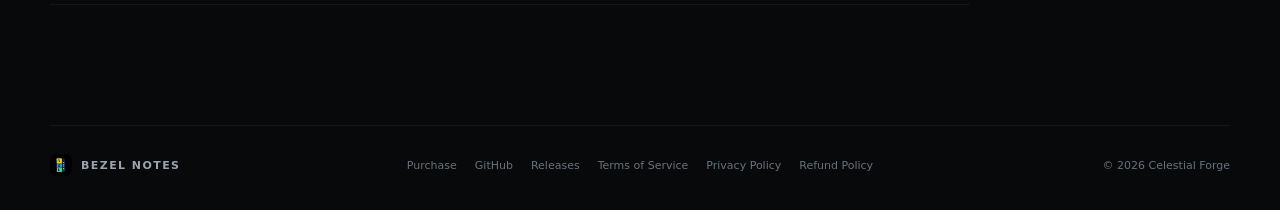
==== commit d77c0d26: "Direct Downloads added, plus Coming soon Direct checkout" ====
--- a/index.html
+++ b/index.html
@@ -193,6 +193,49 @@
       font-size: 9px;
       color: #7f8a98;
     }
+
+    /* Download Toast Notification */
+#download-toast {
+  position: fixed;
+  bottom: 30px;
+  right: 30px;
+  background: #111827; /* Dark modern surface */
+  color: #f3f4f6;
+  padding: 16px 24px;
+  border-radius: 12px;
+  box-shadow: 0 10px 25px -5px rgba(0, 0, 0, 0.3), 0 8px 10px -6px rgba(0, 0, 0, 0.3);
+  border: 1px solid #374151;
+  font-family: inherit;
+  font-size: 14px;
+  z-index: 9999;
+  display: flex;
+  align-items: center;
+  gap: 12px;
+  opacity: 0;
+  transform: translateY(20px);
+  transition: opacity 0.3s ease, transform 0.3s ease;
+  pointer-events: none;
+}
+
+#download-toast.show {
+  opacity: 1;
+  transform: translateY(0);
+  pointer-events: auto;
+}
+
+#download-toast .spinner {
+  width: 16px;
+  height: 16px;
+  border: 2px solid #4f46e5;
+  border-top-color: transparent;
+  border-radius: 50%;
+  animation: spin 0.8s linear infinite;
+}
+
+@keyframes spin {
+  to { transform: rotate(360deg); }
+}
+
   </style>
 </head>
 <body>
@@ -236,13 +279,9 @@
             Get Bezel Notes — $5.99
           </button>
 
-          <a
-            class="button button-ghost"
-            href="https://github.com/celestial4919/bezel-notes/releases/latest"
-            target="_blank"
-            rel="noopener"
-          >
-            View latest build
+          <a href="#" 
+             class="button button-ghost download-btn">
+            Download Bezel Notes
           </a>
         </div>
 
@@ -580,13 +619,9 @@
           Buy Bezel Notes
         </button>
 
-        <a
-          class="button button-ghost button-full"
-          href="https://github.com/celestial4919/bezel-notes/releases/latest"
-          target="_blank"
-          rel="noopener"
-        >
-          Download latest build
+        <a href="#" 
+           class="button button-ghost button-full download-btn">
+          Download Edge Notes
         </a>
 
         <small class="secure-note">
@@ -680,6 +715,8 @@
   ></div>
 
   <script>
+  document.addEventListener('DOMContentLoaded', () => {
+    // --- 0. PLATFORM PICKER LOGIC ---
     document.querySelectorAll('[data-platform]').forEach((button) => {
       button.addEventListener('click', () => {
         document.querySelectorAll('[data-platform]').forEach((item) => {
@@ -699,10 +736,85 @@
         }
       });
     });
-  </script>
-
-  <script src="https://cdn.paddle.com/paddle/v2/paddle.js"></script>
-  <script src="./config.js"></script>
-  <script src="./app.js"></script>
+
+    // --- 1. ENSURE TOAST ELEMENT EXISTS (Auto-injects if missing) ---
+    let toast = document.getElementById('download-toast');
+    if (!toast) {
+      toast = document.createElement('div');
+      toast.id = 'download-toast';
+      toast.innerHTML = `
+        <div class="spinner" id="toast-spinner"></div>
+        <span id="download-toast-text">Preparing your download...</span>
+      `;
+      document.body.appendChild(toast);
+    }
+
+    const toastText = document.getElementById('download-toast-text');
+    const toastSpinner = document.getElementById('toast-spinner');
+
+    function showToast(message, showSpinner) {
+      if (!toastText || !toastSpinner) return;
+      toastText.textContent = message;
+      toastSpinner.style.display = showSpinner ? 'block' : 'none';
+      toast.classList.add('show');
+
+      // Auto-hide after 4 seconds if no spinner is active
+      if (!showSpinner) {
+        setTimeout(() => {
+          toast.classList.remove('show');
+        }, 4000);
+      }
+    }
+
+    // --- 2. HANDLE DOWNLOAD BUTTONS ---
+    const downloadBtns = document.querySelectorAll('.download-btn');
+    downloadBtns.forEach(btn => {
+      btn.addEventListener('click', async (e) => {
+        e.preventDefault();
+        showToast('Fetching latest Bezel Notes installer...', true);
+
+        try {
+          const response = await fetch('https://api.github.com/repos/celestial4919/bezel-notes/releases/latest');
+          if (!response.ok) throw new Error('Could not fetch release information.');
+
+          const data = await response.json();
+          const installerAsset = data.assets.find(asset => 
+            asset.name.endsWith('.exe') || asset.name.endsWith('.msi')
+          );
+
+          if (installerAsset) {
+            showToast(`Downloading ${installerAsset.name}...`, true);
+
+            const tempLink = document.createElement('a');
+            tempLink.href = installerAsset.browser_download_url;
+            tempLink.setAttribute('download', '');
+            document.body.appendChild(tempLink);
+            tempLink.click();
+            document.body.removeChild(tempLink);
+
+            setTimeout(() => {
+              showToast('Download started successfully!', false);
+            }, 2000);
+          } else {
+            showToast('No installer found in the latest release.', false);
+          }
+        } catch (err) {
+          console.error('Download error:', err);
+          showToast('Failed to start download. Please try again.', false);
+        }
+      });
+    });
+
+    // --- 3. HANDLE BUY BUTTONS (COMING SOON TOAST) ---
+    const buyBtns = document.querySelectorAll('[data-buy]');
+    buyBtns.forEach(btn => {
+      btn.addEventListener('click', (e) => {
+        e.preventDefault();
+        showToast('Direct checkout is coming soon! Stay tuned.', false);
+      });
+    });
+  });
+</script>
+
 </body>
 </html>
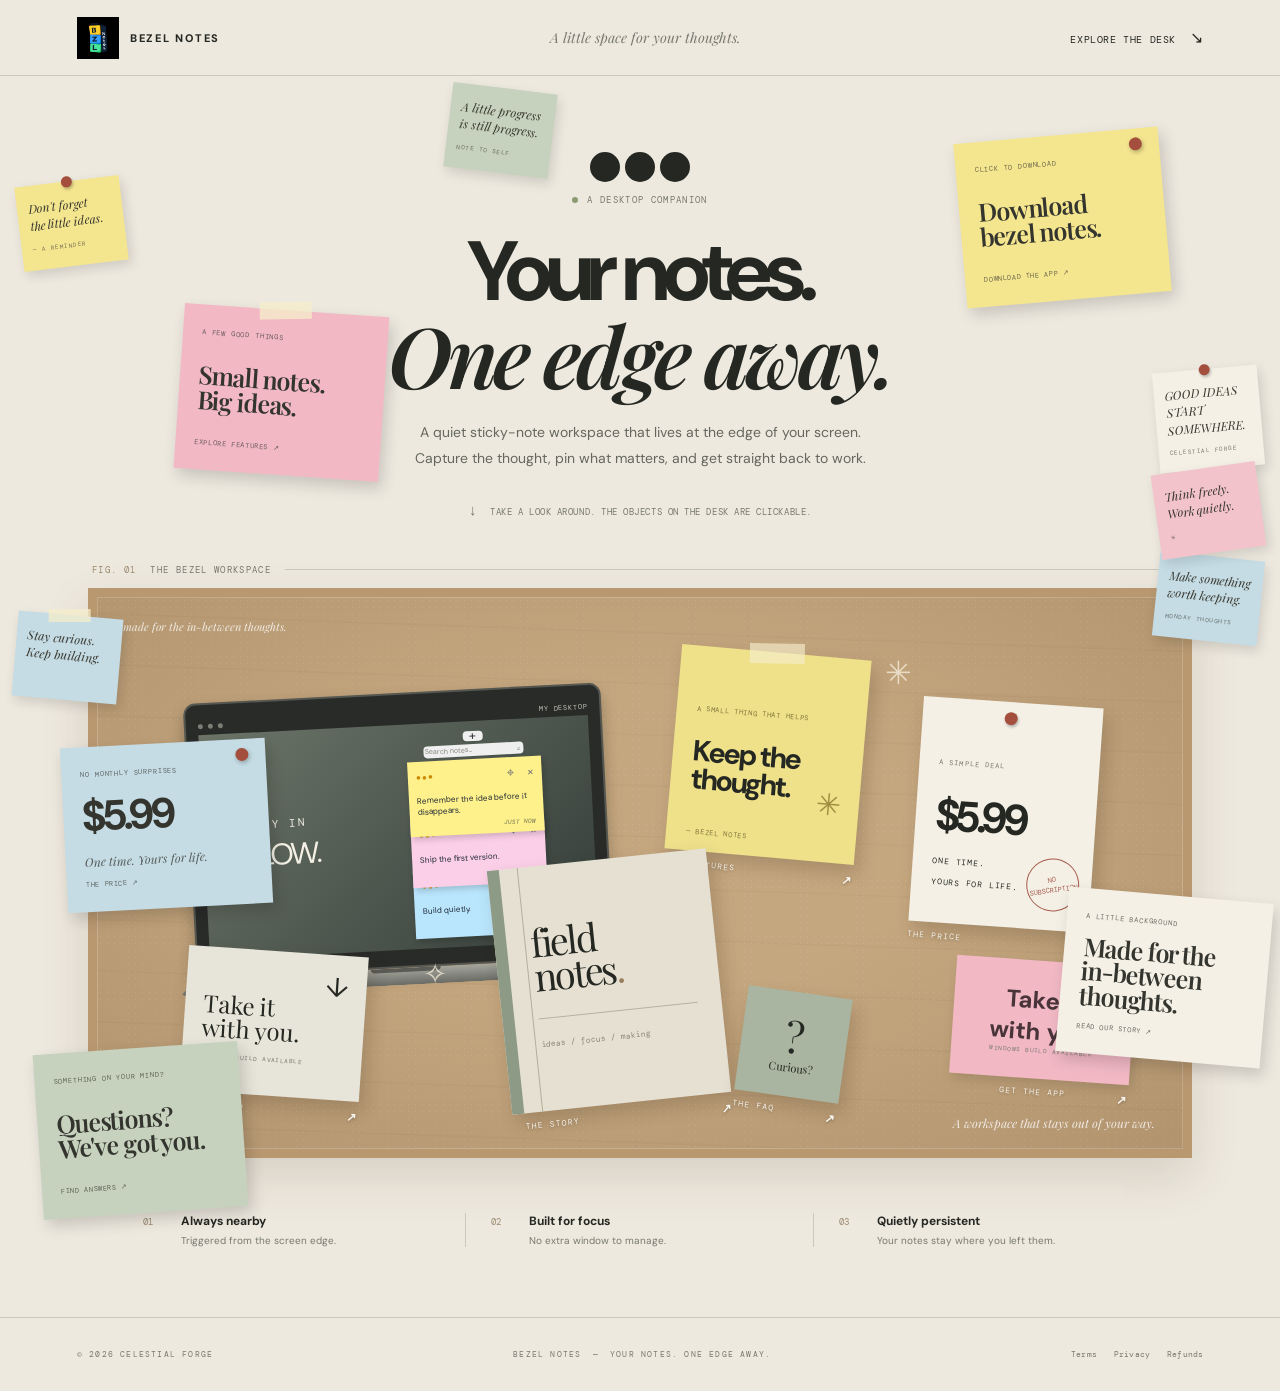
==== commit e503d26e: "Launch Celestial Workspace website" ====
--- a/index.html
+++ b/index.html
@@ -3,818 +3,256 @@
 <head>
   <meta charset="utf-8">
   <meta name="viewport" content="width=device-width, initial-scale=1">
-  <meta name="description" content="Bezel Notes — your notes, one edge away. A quiet desktop sticky-note app built for focus.">
-  <meta name="theme-color" content="#07090b">
+  <meta name="description" content="Bezel Notes — your notes, one edge away.">
+  <meta name="theme-color" content="#eee9df">
   <title>Bezel Notes — Your notes. One edge away.</title>
-  <link rel="icon" type="image/png" href="./assets/bezel-logo.png">
-  <link rel="stylesheet" href="./styles.css">
-  <style>
-    .hero-platform-picker {
-      display: flex;
-      align-items: center;
-      gap: 10px;
-      margin-top: 12px;
-      flex-wrap: wrap;
-    }
-
-    .platform-label {
-      font-size: 9px;
-      letter-spacing: 0.08em;
-      text-transform: uppercase;
-      color: #8f98a3;
-      white-space: nowrap;
-    }
-
-    .platform-options {
-      display: flex;
-      gap: 6px;
-      flex-wrap: wrap;
-    }
-
-    .platform-option {
-      border: 1px solid rgba(255, 255, 255, 0.12);
-      background: rgba(255, 255, 255, 0.03);
-      color: #d9dee5;
-      padding: 7px 9px;
-      font: inherit;
-      font-size: 10px;
-      cursor: pointer;
-      transition: border-color 0.15s ease, background 0.15s ease, color 0.15s ease;
-    }
-
-    .platform-option:hover,
-    .platform-option.active {
-      border-color: rgba(255, 255, 255, 0.3);
-      background: rgba(255, 255, 255, 0.08);
-      color: #ffffff;
-    }
-
-    .hero-platform-status {
-      font-size: 9px;
-      color: #8f98a3;
-      white-space: nowrap;
-    }
-
-    /* Real Bezel Notes card styling mirrored from +page.svelte. */
-    .demo-note {
-      border: 0;
-      border-radius: 0;
-      padding: 10px 12px;
-      display: flex;
-      flex-direction: column;
-      box-sizing: border-box;
-      width: 220px;
-      min-height: 160px;
-      height: 160px;
-      align-self: center;
-      position: relative;
-      margin-top: -20px;
-      transition: transform 0.15s ease, box-shadow 0.15s ease;
-      box-shadow:
-        3px 4px 8px rgba(0, 0, 0, 0.12),
-        0 1px 2px rgba(0, 0, 0, 0.08);
-      color: #1f2937;
-    }
-
-    .demo-note:first-of-type {
-      /* Match the real app: top-bar margin-bottom (12px) +
-         notes-feed padding-top (6px) = 18px before the first note. */
-      margin-top: 18px;
-    }
-
-    .demo-note:hover {
-      transform: translateY(-2px);
-    }
-
-    .demo-note-top {
-      display: flex;
-      justify-content: space-between;
-      align-items: center;
-    }
-
-    .mini-logo {
-      display: flex;
-      align-items: center;
-      gap: 3px;
-      margin-top: -3px;
-    }
-
-    .mini-logo i {
-      width: 8px;
-      height: 8px;
-      border-radius: 50%;
-      display: block;
-    }
-
-    .demo-actions {
-      display: flex;
-      gap: 4px;
-      align-items: center;
-    }
-
-    .demo-actions button {
-      background: none;
-      border: none;
-      box-shadow: none;
-      cursor: pointer;
-      padding: 2px;
-    }
-
-    .demo-icon-btn {
-      width: 20px;
-      height: 20px;
-      display: flex;
-      align-items: center;
-      justify-content: center;
-      color: inherit;
-    }
-
-    .demo-icon-btn svg {
-      width: 14px;
-      height: 14px;
-      fill: currentColor;
-      stroke: currentColor;
-      stroke-width: 1.6;
-      stroke-linecap: round;
-      stroke-linejoin: round;
-    }
-
-    .demo-palette-btn {
-      width: 25px;
-      height: 25px;
-    }
-
-    .demo-palette-btn svg {
-      width: 17px;
-      height: 17px;
-      margin-top: -5px;
-    }
-
-    .demo-pin-btn {
-      color: #9ca3af;
-    }
-
-    .demo-delete-btn svg {
-      fill: none;
-      stroke-width: 2;
-    }
-
-    .demo-note-text-wrapper {
-      position: relative;
-      flex: 1;
-      display: flex;
-      min-height: 0;
-    }
-
-    .demo-note-text {
-      background: transparent;
-      border: none;
-      box-shadow: none;
-      flex: 1;
-      width: 100%;
-      box-sizing: border-box;
-      font-size: 13px;
-      line-height: 1.3;
-      color: #1f2937;
-      font-family: inherit;
-      margin: 4px 0;
-    }
-
-    .demo-note-footer {
-      font-size: 10px;
-      font-style: italic;
-      text-align: right;
-      margin-top: auto;
-    }
-
-    .platform-status {
-      display: block;
-      margin-top: 8px;
-      font-size: 9px;
-      color: #7f8a98;
-    }
-
-    /* Download Toast Notification */
-#download-toast {
-  position: fixed;
-  bottom: 30px;
-  right: 30px;
-  background: #111827; /* Dark modern surface */
-  color: #f3f4f6;
-  padding: 16px 24px;
-  border-radius: 12px;
-  box-shadow: 0 10px 25px -5px rgba(0, 0, 0, 0.3), 0 8px 10px -6px rgba(0, 0, 0, 0.3);
-  border: 1px solid #374151;
-  font-family: inherit;
-  font-size: 14px;
-  z-index: 9999;
-  display: flex;
-  align-items: center;
-  gap: 12px;
-  opacity: 0;
-  transform: translateY(20px);
-  transition: opacity 0.3s ease, transform 0.3s ease;
-  pointer-events: none;
-}
-
-#download-toast.show {
-  opacity: 1;
-  transform: translateY(0);
-  pointer-events: auto;
-}
-
-#download-toast .spinner {
-  width: 16px;
-  height: 16px;
-  border: 2px solid #4f46e5;
-  border-top-color: transparent;
-  border-radius: 50%;
-  animation: spin 0.8s linear infinite;
-}
-
-@keyframes spin {
-  to { transform: rotate(360deg); }
-}
-
-  </style>
+  <link rel="stylesheet" href="styles.css">
+  <script src="script.js" defer></script>
 </head>
 <body>
-  <div class="ambient ambient-a"></div>
-  <div class="ambient ambient-b"></div>
-
-  <header class="site-header shell">
-    <a href="#top" class="brand" aria-label="Bezel Notes home">
-      <img src="./assets/bezel-logo.png" alt="Bezel Notes logo">
+  <header class="topbar">
+    <a class="brand" href="#top" aria-label="Bezel Notes home">
+      <div class="logo-mark">
+        <img src="assets/bezel-logo.png" alt="Bezel Notes Logo">
+      </div>
       <span>BEZEL NOTES</span>
     </a>
-
-    <nav>
-      <a href="#features">Features</a>
-      <a href="#how">How it works</a>
-      <a href="#pricing">Pricing</a>
-      <a class="nav-cta" href="#pricing">Get Bezel Notes</a>
-    </nav>
+    <span class="topbar-note">A little space for your thoughts.</span>
+    <a class="top-link" href="#desk">Explore the desk <span>↘</span></a>
   </header>
 
   <main id="top">
-    <section class="hero shell">
-      <div class="hero-copy">
-        <div class="kicker">
-          <span class="kicker-dot"></span>
-          Desktop app · Windows · macOS · Linux
-        </div>
-
-        <h1>
-          Your notes.<br>
-          <span>One edge away.</span>
-        </h1>
-
-        <p class="hero-lede">
-          A quiet sticky-note workspace that lives at the edge of your screen.
-          Capture the thought, pin what matters, and get straight back to work.
-        </p>
-
-        <div class="hero-actions">
-          <button class="button button-primary" data-buy>
-            Get Bezel Notes — $5.99
-          </button>
-
-          <a href="#" 
-             class="button button-ghost download-btn">
-            Download Bezel Notes
-          </a>
-        </div>
-
-        <div class="hero-platform-picker" aria-label="Choose your platform">
-          <span class="platform-label">Get it for</span>
-          <div class="platform-options" role="group" aria-label="Platform options">
-            <button class="platform-option active" type="button" data-platform="windows">Windows</button>
-            <button class="platform-option" type="button" data-platform="macos">macOS</button>
-            <button class="platform-option" type="button" data-platform="linux">Linux</button>
-          </div>
-          <small class="hero-platform-status" data-platform-status>Windows build · ready</small>
-        </div>
-
-        <div class="hero-trust">
-          <span>One-time purchase</span>
-          <span>•</span>
-          <span>Lifetime license</span>
-          <span>•</span>
-          <span>Signed updates</span>
-        </div>
+
+    <!-- CELESTIAL WORKSPACE DECORATIONS -->
+<div class="workspace-layer" aria-hidden="true">
+
+  <div class="workspace-note ws-yellow ws-one">
+    <span class="ws-pin"></span>
+    Don't forget<br>the little ideas.
+    <small>— A REMINDER</small>
+  </div>
+
+  <div class="workspace-note ws-blue ws-two">
+    Make something<br>worth keeping.
+    <small>MONDAY THOUGHTS</small>
+  </div>
+
+  <div class="workspace-note ws-blue ws-three">
+    <span class="ws-tape"></span>
+    Stay curious.<br>Keep building.
+  </div>
+
+  <div class="workspace-note ws-cream ws-four">
+    <span class="ws-pin"></span>
+    GOOD IDEAS<br>START SOMEWHERE.
+    <small>CELESTIAL FORGE</small>
+  </div>
+
+  <div class="workspace-note ws-green ws-five">
+    A little progress<br>is still progress.
+    <small>NOTE TO SELF</small>
+  </div>
+
+  <div class="workspace-note ws-pink ws-six">
+    Think freely.<br>Work quietly.
+    <small>✳</small>
+  </div>
+
+  <!-- INTERACTIVE WORKSPACE NOTES -->
+
+<button class="desk-object workspace-card ws-download"
+        data-panel="download"
+        aria-label="Download Bezel Notes">
+    <span class="ws-card-pin"></span>
+    <span class="ws-card-kicker">CLICK TO DOWNLOAD</span>
+    <strong>Download<br>bezel notes.</strong>
+    <span class="ws-card-bottom">DOWNLOAD THE APP ↗</span>
+</button>
+
+<button class="desk-object workspace-card ws-features"
+        data-panel="features"
+        aria-label="Explore Bezel Notes features">
+    <span class="ws-card-tape"></span>
+    <span class="ws-card-kicker">A FEW GOOD THINGS</span>
+    <strong>Small notes.<br>Big ideas.</strong>
+    <span class="ws-card-bottom">EXPLORE FEATURES ↗</span>
+</button>
+
+<button class="desk-object workspace-card ws-pricing"
+        data-panel="pricing"
+        aria-label="View Bezel Notes pricing">
+    <span class="ws-card-pin"></span>
+    <span class="ws-card-kicker">NO MONTHLY SURPRISES</span>
+    <strong>$5.99</strong>
+    <span class="ws-card-description">One time. Yours for life.</span>
+    <span class="ws-card-bottom">THE PRICE ↗</span>
+</button>
+
+<button class="desk-object workspace-card ws-story"
+        data-panel="about"
+        aria-label="Read the story behind Bezel Notes">
+    <span class="ws-card-kicker">A LITTLE BACKGROUND</span>
+    <strong>Made for the<br>in-between thoughts.</strong>
+    <span class="ws-card-bottom">READ OUR STORY ↗</span>
+</button>
+
+<button class="desk-object workspace-card ws-faq"
+        data-panel="faq"
+        aria-label="Frequently asked questions">
+    <span class="ws-card-kicker">SOMETHING ON YOUR MIND?</span>
+    <strong>Questions?<br>We've got you.</strong>
+    <span class="ws-card-bottom">FIND ANSWERS ↗</span>
+</button>
+
+</div>
+
+    <section class="intro">
+      <div class="celestial-mark" aria-label="Celestial Forge">
+      <span></span>
+      <span></span>
+      <span></span>
       </div>
-
-      <div class="hero-product">
-        <div class="product-glow"></div>
-
-        <div class="desktop-frame">
-          <div class="frame-top">
-            <span></span>
-            <span></span>
-            <span></span>
-            <small>11:09 PM</small>
-          </div>
-
-          <div class="desktop-surface">
-            <div class="desktop-copy">
-              <small>WORKSPACE</small>
-              <strong>Stay in flow.</strong>
-              <p>
-                Bezel appears when you need it — and disappears when you don't.
-              </p>
-            </div>
-
-            <div class="edge-panel">
-              <div class="panel-inner">
-
-                <button class="demo-add" aria-hidden="true">+</button>
-
-                <div class="demo-search" style="width:190px; margin:0 auto;">
+      <p class="eyebrow"><span class="eyebrow-dot"></span> A DESKTOP COMPANION</p>
+      <h1>Your notes.<br><em>One edge away.</em></h1>
+      <p class="intro-copy">A quiet sticky-note workspace that lives at the edge of your screen. Capture the thought, pin what matters, and get straight back to work.</p>
+      <p class="explore-hint"><span class="hint-arrow">↓</span> Take a look around. The objects on the desk are clickable.</p>
+    </section>
+
+    <section class="desk-scene" id="desk" aria-label="Interactive illustrated desk">
+      <div class="scene-label"><span>FIG. 01</span> THE BEZEL WORKSPACE <span class="scene-line"></span></div>
+      <div class="desk">
+        <div class="desk-grain"></div>
+
+        <button class="desk-object laptop" data-panel="product" aria-label="Explore the Bezel Notes app">
+          <span class="laptop-screen">
+            <span class="screen-top"><i></i><i></i><i></i><small>MY DESKTOP</small></span>
+            <span class="screen-wallpaper">
+              <span class="wallpaper-caption">STAY IN<br><b>FLOW.</b></span>
+              <span class="mini-panel">
+                <div class="mini-controls">
+                  <span class="demo-add" aria-hidden="true">+</span>
+
+                  <div class="demo-search">
                   <span>Search notes...</span>
                   <b>⌕</b>
-                </div>
-
-                <article
-                  class="demo-note note-yellow"
-                  style="background:#fef08a;z-index:3;--note-accent:#ca8a04;"
-                >
-                  <div class="demo-note-top">
-                    <span class="mini-logo" aria-hidden="true" style="color:#ca8a04;">
-                      <i style="background:currentColor;"></i>
-                      <i style="background:currentColor;"></i>
-                      <i style="background:currentColor;"></i>
-                    </span>
-
-                    <span class="demo-actions" aria-hidden="true" style="color:#ca8a04;">
-                      <b class="demo-icon-btn demo-palette-btn" aria-hidden="true">
-                        <svg viewBox="0 0 24 24">
-                          <path d="M8 5 l3.54 3.54 a5 5 0 1 1 -7.07 0 Z" fill="currentColor" opacity="0.55"></path>
-                          <path d="M15 4 l4.6 4.6 a6.5 6.5 0 1 1 -9.19 0 Z" fill="currentColor"></path>
-                        </svg>
-                      </b>
-                      <b class="demo-icon-btn demo-pin-btn" aria-hidden="true">
-                        <svg viewBox="0 0 24 24">
-                          <path d="M8 3h8l-1 6 3 3v2h-5v7l-1 1-1-1v-7H6v-2l3-3-1-6Z"></path>
-                        </svg>
-                      </b>
-                      <b class="demo-icon-btn demo-delete-btn" aria-hidden="true">
-                        <svg viewBox="0 0 24 24">
-                          <path d="M7 7l10 10M17 7L7 17"></path>
-                        </svg>
-                      </b>
-                    </span>
-                  </div>
-
-                  <div class="demo-note-text-wrapper">
-                    <p class="demo-note-text">
-                      Remember the idea before it disappears.
-                    </p>
-                  </div>
-
-                  <footer class="demo-note-footer" style="color:#ca8a04;">
-                    Sep 21 · 11:02 PM
-                  </footer>
-                </article>
-
-                <article
-                  class="demo-note note-blue"
-                  style="background:#bae6fd;z-index:2;--note-accent:#0284c7;"
-                >
-                  <div class="demo-note-top">
-                    <span class="mini-logo" aria-hidden="true" style="color:#0284c7;">
-                      <i style="background:currentColor;"></i>
-                      <i style="background:currentColor;"></i>
-                      <i style="background:currentColor;"></i>
-                    </span>
-
-                    <span class="demo-actions" aria-hidden="true" style="color:#0284c7;">
-                      <b class="demo-icon-btn demo-palette-btn" aria-hidden="true">
-                        <svg viewBox="0 0 24 24">
-                          <path d="M8 5 l3.54 3.54 a5 5 0 1 1 -7.07 0 Z" fill="currentColor" opacity="0.55"></path>
-                          <path d="M15 4 l4.6 4.6 a6.5 6.5 0 1 1 -9.19 0 Z" fill="currentColor"></path>
-                        </svg>
-                      </b>
-                      <b class="demo-icon-btn demo-pin-btn" aria-hidden="true">
-                        <svg viewBox="0 0 24 24">
-                          <path d="M8 3h8l-1 6 3 3v2h-5v7l-1 1-1-1v-7H6v-2l3-3-1-6Z"></path>
-                        </svg>
-                      </b>
-                      <b class="demo-icon-btn demo-delete-btn" aria-hidden="true">
-                        <svg viewBox="0 0 24 24">
-                          <path d="M7 7l10 10M17 7L7 17"></path>
-                        </svg>
-                      </b>
-                    </span>
-                  </div>
-
-                  <div class="demo-note-text-wrapper">
-                    <p class="demo-note-text">
-                      Ship the first version. Learn from the users.
-                    </p>
-                  </div>
-
-                  <footer class="demo-note-footer" style="color:#0284c7;">
-                    Sep 21 · 10:41 PM
-                  </footer>
-                </article>
-
-                <article
-                  class="demo-note note-green"
-                  style="background:#bbf7d0;z-index:1;--note-accent:#16a34a;"
-                >
-                  <div class="demo-note-top">
-                    <span class="mini-logo" aria-hidden="true" style="color:#16a34a;">
-                      <i style="background:currentColor;"></i>
-                      <i style="background:currentColor;"></i>
-                      <i style="background:currentColor;"></i>
-                    </span>
-
-                    <span class="demo-actions" aria-hidden="true" style="color:#16a34a;">
-                      <b class="demo-icon-btn demo-palette-btn" aria-hidden="true">
-                        <svg viewBox="0 0 24 24">
-                          <path d="M8 5 l3.54 3.54 a5 5 0 1 1 -7.07 0 Z" fill="currentColor" opacity="0.55"></path>
-                          <path d="M15 4 l4.6 4.6 a6.5 6.5 0 1 1 -9.19 0 Z" fill="currentColor"></path>
-                        </svg>
-                      </b>
-                      <b class="demo-icon-btn demo-pin-btn" aria-hidden="true">
-                        <svg viewBox="0 0 24 24">
-                          <path d="M8 3h8l-1 6 3 3v2h-5v7l-1 1-1-1v-7H6v-2l3-3-1-6Z"></path>
-                        </svg>
-                      </b>
-                      <b class="demo-icon-btn demo-delete-btn" aria-hidden="true">
-                        <svg viewBox="0 0 24 24">
-                          <path d="M7 7l10 10M17 7L7 17"></path>
-                        </svg>
-                      </b>
-                    </span>
-                  </div>
-
-                  <div class="demo-note-text-wrapper">
-                    <p class="demo-note-text">
-                      Build quietly. Let the product speak for itself.
-                    </p>
-                  </div>
-
-                  <footer class="demo-note-footer" style="color:#16a34a;">
-                    Sep 21 · 09:56 PM
-                  </footer>
-                </article>
-              </div>
-            </div>
-          </div>
-        </div>
-
-        <div class="edge-tab">BEZEL</div>
+                 </div>
+                 </div>
+
+                <span class="mini-notes-stack">
+                 <span class="mini-note note-one">
+                  <span class="mini-note-head">
+                   <span class="mini-dots">•••</span>
+                   <span class="mini-actions">⌖　×</span>
+                   </span>
+                   <span class="mini-note-content">
+                     Remember the idea before it disappears.
+                   </span>
+                   <span class="mini-note-footer">JUST NOW</span>
+                   </span>
+
+                  <span class="mini-note note-two">
+                   <span class="mini-note-head">
+                    <span class="mini-dots">•••</span>
+                    <span class="mini-actions">⌖　×</span>
+                   </span>
+                   <span class="mini-note-content">
+                     Ship the first version.
+                   </span>
+                   <span class="mini-note-footer">YESTERDAY</span>
+                  </span>
+
+                  <span class="mini-note note-three">
+                   <span class="mini-note-head">
+                    <span class="mini-dots">•••</span>
+                    <span class="mini-actions">⌖　×</span>
+                   </span>
+                   <span class="mini-note-content">
+                     Build quietly.
+                   </span>
+                   <span class="mini-note-footer">MONDAY</span>
+                  </span>
+                </span>
+              </span>
+            </span>
+          </span>
+          <span class="laptop-base"><span></span></span>
+          <span class="object-caption">THE PRODUCT <b>↗</b></span>
+        </button>
+
+        <button class="desk-object sticky" data-panel="features" aria-label="Explore product features">
+          <span class="tape"></span>
+          <span class="sticky-kicker">A SMALL THING THAT HELPS</span>
+          <strong>Keep the<br>thought.</strong>
+          <span class="scribble">✳</span>
+          <span class="sticky-foot">— BEZEL NOTES</span>
+          <span class="object-caption">THE FEATURES <b>↗</b></span>
+        </button>
+
+        <button class="desk-object notebook" data-panel="about" aria-label="Read about Bezel Notes">
+          <span class="notebook-band"></span>
+          <span class="notebook-title">field<br>notes<span>.</span></span>
+          <span class="notebook-rule"></span>
+          <span class="notebook-lines">ideas / focus / making</span>
+          <span class="object-caption">THE STORY <b>↗</b></span>
+        </button>
+
+        <button class="desk-object pinned-paper" data-panel="pricing" aria-label="Explore pricing">
+          <span class="pin"></span>
+          <span class="paper-small">A SIMPLE DEAL</span>
+          <strong>$5.99</strong>
+          <span class="paper-sub">ONE TIME.<br>YOURS FOR LIFE.</span>
+          <span class="paper-stamp">NO<br>SUBSCRIPTION</span>
+          <span class="object-caption">THE PRICE <b>↗</b></span>
+        </button>
+
+        <button class="desk-object download-card" data-panel="download" aria-label="Download Bezel Notes">
+          <span class="download-icon">↓</span>
+          <strong>Take it<br>with you.</strong>
+          <span class="download-small">WINDOWS BUILD AVAILABLE</span>
+          <span class="object-caption">GET THE APP <b>↗</b></span>
+        </button>
+        
+        <button class="take-it-note-pink" data-panel="download" aria-label="Download Bezel Notes">
+          <span class="download-icon">↓</span>
+          <strong>Take it<br>with you.</strong>
+          <span class="download-small">WINDOWS BUILD AVAILABLE</span>
+          <span class="object-caption">GET THE APP <b>↗</b></span>
+        </button>
+
+        <button class="desk-object faq-card" data-panel="faq" aria-label="Frequently asked questions">
+          <span class="faq-mark">?</span>
+          <span>Curious?</span>
+          <span class="object-caption">THE FAQ <b>↗</b></span>
+        </button>
+
+        <span class="desk-doodle doodle-star">✳</span>
+        <span class="desk-doodle doodle-spark">✧</span>
+        <span class="desk-note-label">A workspace that stays out of your way.</span>
+        <span class="desk-signature">made for the in-between thoughts.</span>
       </div>
-    </section>
-
-    <section class="brand-strip shell" aria-label="Bezel Notes highlights">
-      <div>
-        <strong>Always nearby</strong>
-        <span>Trigger it from the edge.</span>
-      </div>
-
-      <div>
-        <strong>Built for focus</strong>
-        <span>No extra window to manage.</span>
-      </div>
-
-      <div>
-        <strong>Persistent</strong>
-        <span>Your notes survive restarts.</span>
-      </div>
-
-      <div>
-        <strong>Seamless updates</strong>
-        <span>Keep working as Bezel evolves.</span>
-      </div>
-    </section>
-
-    <section class="section shell" id="features">
-      <div class="section-intro">
-        <div class="eyebrow">WHY BEZEL</div>
-
-        <h2>
-          Designed around the moment<br>
-          <span>you need a note.</span>
-        </h2>
-
-        <p>
-          Not a giant workspace. Not another tab.
-          Just a small, fast place for thoughts that need to stay close.
-        </p>
-      </div>
-
-      <div class="feature-grid">
-        <article>
-          <span class="feature-index">01</span>
-          <h3>Edge-first</h3>
-          <p>
-            Bring the panel in from the edge of your screen instead of
-            launching another workflow.
-          </p>
-        </article>
-
-        <article>
-          <span class="feature-index">02</span>
-          <h3>Sticky by design</h3>
-          <p>
-            Pin important notes, stack ideas, and use color to separate
-            what deserves attention.
-          </p>
-        </article>
-
-        <article>
-          <span class="feature-index">03</span>
-          <h3>Searchable memory</h3>
-          <p>
-            When your notes pile up, search gets you back to the right
-            thought quickly.
-          </p>
-        </article>
-
-        <article>
-          <span class="feature-index">04</span>
-          <h3>Quietly persistent</h3>
-          <p>
-            Restart Windows and come back later — your notes remain
-            where you left them.
-          </p>
-        </article>
-      </div>
-    </section>
-
-    <section class="section shell how-section" id="how">
-      <div class="section-intro">
-        <div class="eyebrow">THE EXPERIENCE</div>
-
-        <h2>
-          Three moves.<br>
-          <span>No detour.</span>
-        </h2>
-      </div>
-
-      <div class="steps">
-        <div class="step">
-          <span>01</span>
-          <div>
-            <h3>Move to the edge.</h3>
-            <p>
-              The panel appears without pulling you out of your current workflow.
-            </p>
-          </div>
-        </div>
-
-        <div class="step">
-          <span>02</span>
-          <div>
-            <h3>Write it down.</h3>
-            <p>
-              Capture the thought, pin it, change its color, or leave it alone.
-            </p>
-          </div>
-        </div>
-
-        <div class="step">
-          <span>03</span>
-          <div>
-            <h3>Keep moving.</h3>
-            <p>
-              Bezel retreats. Your note stays ready for the next time you need it.
-            </p>
-          </div>
-        </div>
-      </div>
-    </section>
-
-    <section class="pricing shell" id="pricing">
-      <div class="pricing-logo">
-        <img src="./assets/bezel-logo.png" alt="Bezel Notes">
-      </div>
-
-      <div class="pricing-copy">
-        <div class="eyebrow">BEZEL NOTES · LIFETIME</div>
-
-        <h2>
-          Buy once.<br>
-          <span>Keep the edge.</span>
-        </h2>
-
-        <p>
-          One Bezel Notes license for the full desktop experience.
-          No subscription and no recurring bill.
-        </p>
-      </div>
-
-      <div class="pricing-buy">
-        <div class="price">
-          <sup>$</sup>5.99
-        </div>
-
-        <div class="price-note">
-          one-time · lifetime license
-        </div>
-
-        <button class="button button-primary button-full" data-buy>
-          Buy Bezel Notes
-        </button>
-
-        <a href="#" 
-           class="button button-ghost button-full download-btn">
-          Download Edge Notes
-        </a>
-
-        <small class="secure-note">
-          Secure checkout powered by Paddle.
-        </small>
-      </div>
-    </section>
-
-    <section class="section shell faq" id="faq">
-      <div class="section-intro">
-        <div class="eyebrow">FAQ</div>
-        <h2>Simple on purpose.</h2>
-      </div>
-
-      <div class="faq-list">
-        <details>
-          <summary>Is Bezel Notes a subscription?</summary>
-          <p>
-            No. The launch offer is a one-time $5.99 lifetime license.
-          </p>
-        </details>
-
-        <details>
-          <summary>What does the purchase include?</summary>
-          <p>
-            The Bezel Notes desktop application for the platform you select,
-            lifetime access to the licensed product, and signed in-app updates.
-          </p>
-        </details>
-
-        <details>
-          <summary>Where does it run?</summary>
-          <p>
-            The storefront is prepared for Windows, macOS, and Linux.
-            Platform-specific installers are added as each build is released.
-          </p>
-        </details>
-
-        <details>
-          <summary>How do updates work?</summary>
-          <p>
-            After installation, Bezel Notes can discover signed releases from
-            inside the app so you don't have to hunt for installers.
-          </p>
-        </details>
-      </div>
+      <p class="mobile-tip">Tap any object to explore it.</p>
+    </section>
+
+    <section class="bottom-strip">
+      <div><span class="strip-number">01</span><b>Always nearby</b><small>Triggered from the screen edge.</small></div>
+      <div><span class="strip-number">02</span><b>Built for focus</b><small>No extra window to manage.</small></div>
+      <div><span class="strip-number">03</span><b>Quietly persistent</b><small>Your notes stay where you left them.</small></div>
     </section>
   </main>
 
-  <footer class="site-footer shell">
-    <div class="footer-brand">
-      <img src="./assets/bezel-logo.png" alt="">
-      <span>BEZEL NOTES</span>
-    </div>
-
-    <div class="footer-links">
-      <a href="#pricing">Purchase</a>
-
-      <a
-        href="https://github.com/celestial4919/bezel-notes"
-        target="_blank"
-        rel="noopener"
-      >
-        GitHub
-      </a>
-
-      <a
-        href="https://github.com/celestial4919/bezel-notes/releases/latest"
-        target="_blank"
-        rel="noopener"
-      >
-        Releases
-      </a>
-
-      <a href="./terms.html">Terms of Service</a>
-      <a href="./privacy.html">Privacy Policy</a>
-      <a href="./refund.html">Refund Policy</a>
-
-    </div>
-
-    <div class="copyright">
-      © 2026 Celestial Forge
-    </div>
+  <footer class="footer">
+    <span>© 2026 CELESTIAL FORGE</span>
+    <span>BEZEL NOTES <i>—</i> YOUR NOTES. ONE EDGE AWAY.</span>
+    <nav><a href="terms.html">Terms</a><a href="privacy.html">Privacy</a><a href="refund.html">Refunds</a></nav>
   </footer>
 
-  <div
-    class="toast"
-    id="toast"
-    role="status"
-    aria-live="polite"
-  ></div>
-
-  <script>
-  document.addEventListener('DOMContentLoaded', () => {
-    // --- 0. PLATFORM PICKER LOGIC ---
-    document.querySelectorAll('[data-platform]').forEach((button) => {
-      button.addEventListener('click', () => {
-        document.querySelectorAll('[data-platform]').forEach((item) => {
-          item.classList.toggle('active', item === button);
-        });
-
-        const platform = button.getAttribute('data-platform');
-        const status = document.querySelector('[data-platform-status]');
-        if (!status) return;
-
-        if (platform === 'windows') {
-          status.textContent = 'Windows build · ready';
-        } else if (platform === 'macos') {
-          status.textContent = 'macOS build · coming soon';
-        } else {
-          status.textContent = 'Linux build · coming soon';
-        }
-      });
-    });
-
-    // --- 1. ENSURE TOAST ELEMENT EXISTS (Auto-injects if missing) ---
-    let toast = document.getElementById('download-toast');
-    if (!toast) {
-      toast = document.createElement('div');
-      toast.id = 'download-toast';
-      toast.innerHTML = `
-        <div class="spinner" id="toast-spinner"></div>
-        <span id="download-toast-text">Preparing your download...</span>
-      `;
-      document.body.appendChild(toast);
-    }
-
-    const toastText = document.getElementById('download-toast-text');
-    const toastSpinner = document.getElementById('toast-spinner');
-
-    function showToast(message, showSpinner) {
-      if (!toastText || !toastSpinner) return;
-      toastText.textContent = message;
-      toastSpinner.style.display = showSpinner ? 'block' : 'none';
-      toast.classList.add('show');
-
-      // Auto-hide after 4 seconds if no spinner is active
-      if (!showSpinner) {
-        setTimeout(() => {
-          toast.classList.remove('show');
-        }, 4000);
-      }
-    }
-
-    // --- 2. HANDLE DOWNLOAD BUTTONS ---
-    const downloadBtns = document.querySelectorAll('.download-btn');
-    downloadBtns.forEach(btn => {
-      btn.addEventListener('click', async (e) => {
-        e.preventDefault();
-        showToast('Fetching latest Bezel Notes installer...', true);
-
-        try {
-          const response = await fetch('https://api.github.com/repos/celestial4919/bezel-notes/releases/latest');
-          if (!response.ok) throw new Error('Could not fetch release information.');
-
-          const data = await response.json();
-          const installerAsset = data.assets.find(asset => 
-            asset.name.endsWith('.exe') || asset.name.endsWith('.msi')
-          );
-
-          if (installerAsset) {
-            showToast(`Downloading ${installerAsset.name}...`, true);
-
-            const tempLink = document.createElement('a');
-            tempLink.href = installerAsset.browser_download_url;
-            tempLink.setAttribute('download', '');
-            document.body.appendChild(tempLink);
-            tempLink.click();
-            document.body.removeChild(tempLink);
-
-            setTimeout(() => {
-              showToast('Download started successfully!', false);
-            }, 2000);
-          } else {
-            showToast('No installer found in the latest release.', false);
-          }
-        } catch (err) {
-          console.error('Download error:', err);
-          showToast('Failed to start download. Please try again.', false);
-        }
-      });
-    });
-
-    // --- 3. HANDLE BUY BUTTONS (COMING SOON TOAST) ---
-    const buyBtns = document.querySelectorAll('[data-buy]');
-    buyBtns.forEach(btn => {
-      btn.addEventListener('click', (e) => {
-        e.preventDefault();
-        showToast('Direct checkout is coming soon! Stay tuned.', false);
-      });
-    });
-  });
-</script>
-
+  <div class="info-overlay" id="info-overlay" hidden>
+    <section class="info-panel" role="dialog" aria-modal="true" aria-labelledby="panel-title">
+      <button class="panel-close" id="panel-close" aria-label="Close panel">×</button>
+      <p class="panel-eyebrow" id="panel-eyebrow">EXPLORE BEZEL</p>
+      <h2 id="panel-title">A little more about Bezel.</h2>
+      <div class="panel-content" id="panel-content"></div>
+    </section>
+  </div>
 </body>
-</html>+</html>
--- a/styles.css
+++ b/styles.css
@@ -1,22 +1,1115 @@
-:root{--bg:#07090b;--navy:#111c2c;--yellow:#f4c84b;--blue:#54a9e8;--mint:#78d7bf;--white:#f6f7f9;--text:#e9edf2;--muted:#9aa4af;--line:rgba(255,255,255,.09);--soft-line:rgba(255,255,255,.055);--max:1180px}
-*{box-sizing:border-box}html{scroll-behavior:smooth}body{margin:0;color:var(--text);background:radial-gradient(circle at 72% 8%,rgba(84,169,232,.09),transparent 30%),radial-gradient(circle at 14% 16%,rgba(244,200,75,.07),transparent 25%),var(--bg);font-family:Inter,ui-sans-serif,system-ui,-apple-system,"Segoe UI",sans-serif;line-height:1.55}a{color:inherit;text-decoration:none}button{font:inherit}.shell{width:min(var(--max),calc(100% - 42px));margin-inline:auto}.ambient{position:fixed;pointer-events:none;filter:blur(70px);opacity:.24;z-index:-1}.ambient-a{width:260px;height:260px;right:8%;top:24%;background:rgba(84,169,232,.12);border-radius:50%}.ambient-b{width:240px;height:240px;left:4%;top:62%;background:rgba(120,215,191,.07);border-radius:50%}
-.site-header{min-height:76px;display:flex;align-items:center;justify-content:space-between;border-bottom:1px solid var(--soft-line)}.brand{display:flex;align-items:center;gap:12px;font-size:13px;font-weight:800;letter-spacing:.17em}.brand-dots{display:flex;align-items:center;gap:4px;height:20px}
-.brand-dots i,.three-dot-logo i{width:7px;height:7px;border-radius:50%;background:var(--navy-2);display:block}
-.brand-dots i:nth-child(2){transform:translateY(-3px)}
-.brand-dots i:nth-child(3){transform:translateY(3px)}.site-header nav{display:flex;gap:24px;align-items:center;color:var(--muted);font-size:13px}.site-header nav a:hover{color:var(--text)}.nav-cta{color:#0a0c0f!important;background:var(--yellow);padding:10px 15px;border-radius:10px;font-weight:800}
-.hero{min-height:700px;display:grid;grid-template-columns:1fr 1fr;gap:46px;align-items:center;padding:74px 0 86px}.kicker,.eyebrow{font-size:11px;letter-spacing:.14em;text-transform:uppercase;font-weight:800;color:#b7c0ca}.kicker{display:flex;align-items:center;gap:9px}.kicker-dot{width:7px;height:7px;border-radius:50%;background:var(--mint);box-shadow:0 0 0 5px rgba(120,215,191,.08)}.hero h1,.section-intro h2,.pricing h2{margin:15px 0 0;font-size:clamp(48px,6.2vw,83px);line-height:.96;letter-spacing:-.05em}.hero h1 span,.section-intro h2 span,.pricing h2 span{color:#aeb8c2}.hero-lede{max-width:600px;color:#aab4bf;font-size:18px;margin:24px 0 0}.hero-actions{display:flex;gap:11px;flex-wrap:wrap;margin-top:31px}.button{min-height:49px;border-radius:12px;border:1px solid var(--line);padding:0 18px;display:inline-flex;align-items:center;justify-content:center;cursor:pointer;transition:.18s ease;font-size:14px;font-weight:800}.button:hover{transform:translateY(-2px)}.button-primary{background:var(--yellow);border-color:var(--yellow);color:#13120c;box-shadow:0 8px 28px rgba(244,200,75,.14)}.button-primary:hover{filter:brightness(1.04)}.button-ghost{background:rgba(255,255,255,.025);color:var(--white)}.button-ghost:hover{background:rgba(255,255,255,.07)}.hero-trust{margin-top:14px;display:flex;gap:9px;flex-wrap:wrap;color:#69737e;font-size:11px}
-.hero-product{position:relative;display:grid;place-items:center;min-height:520px}.product-glow{position:absolute;width:460px;height:460px;border-radius:50%;background:radial-gradient(circle,rgba(84,169,232,.13),transparent 68%);filter:blur(16px)}.desktop-frame{position:relative;width:min(570px,100%);aspect-ratio:1.05;border-radius:22px;padding:8px;background:linear-gradient(145deg,#1a2028,#0d1014);border:1px solid rgba(255,255,255,.1);box-shadow:0 36px 95px rgba(0,0,0,.5)}.frame-top{height:26px;display:flex;align-items:center;gap:5px;padding:0 10px;color:#68727e}.frame-top span{width:5px;height:5px;border-radius:50%;background:#353d47}.frame-top small{margin-left:auto;font-size:9px}.desktop-surface{height:calc(100% - 26px);border-radius:16px;overflow:hidden;position:relative;background:#12161b}.desktop-copy{position:absolute;left:28px;top:30px;max-width:260px}.desktop-copy small{font-size:8px;letter-spacing:.16em;color:#68717b}.desktop-copy strong{display:block;margin-top:6px;font-size:28px;font-weight:800;letter-spacing:-.04em}.desktop-copy p{color:#7f8995;font-size:12px;line-height:1.45;margin-top:10px}.edge-panel{position:absolute;right:0;top:0;height:100%;width:256px;padding:18px 8px 18px 17px;background:linear-gradient(90deg,transparent 0%,rgba(0,0,0,.23) 8%,rgba(0,0,0,.63) 20%);display:flex;justify-content:flex-end}.panel-inner{width:220px}.demo-add{width:57px;height:30px;margin:0 auto 8px;display:block;border:0;border-radius:99px;background:#f3f4f6;color:#1f2937;font-weight:900}.demo-search{height:31px;padding:0 9px;display:flex;align-items:center;justify-content:space-between;border-radius:11px;background:#f3f4f6;color:#7b8590;font-size:9px;margin-bottom:11px}.demo-note{width:220px;min-height:160px;margin-top:-20px;padding:10px 12px;color:#20252b;display:flex;flex-direction:column;box-sizing:border-box;position:relative;border-radius:0;box-shadow:3px 4px 8px rgba(0,0,0,.16),0 1px 2px rgba(0,0,0,.08);transition:transform .15s ease,box-shadow .15s ease}.demo-note:first-of-type{margin-top:12px}.demo-note:hover{transform:translateY(-2px)}.note-yellow{background:#fef08a}.note-blue{background:#bae6fd}.note-mint{background:#bbf7d0}.demo-note-top{display:flex;justify-content:space-between;align-items:center;font-size:8px;color:#26313a}.three-dot-logo{display:flex;align-items:center;gap:3px;margin-top:-3px}.three-dot-logo i{width:8px;height:8px;border-radius:50%;background:currentColor;display:block}.three-dot-logo i:nth-child(2){transform:translateY(-3px)}.three-dot-logo i:nth-child(3){transform:translateY(3px)}.demo-actions{display:flex;gap:5px;align-items:center;opacity:.78}.demo-actions b{font-weight:700}.demo-note p{margin:8px 0 0;font-size:11px;line-height:1.35;flex:1}.demo-note small{font-size:8px;opacity:.6}.edge-tab{position:absolute;right:-25px;top:50%;transform:translateY(-50%) rotate(90deg);color:#dbe4ee;letter-spacing:.18em;font-size:9px;font-weight:800;opacity:.55}
-.brand-strip{display:grid;grid-template-columns:repeat(4,1fr);border-block:1px solid var(--soft-line)}.brand-strip>div{padding:22px 20px;border-right:1px solid var(--soft-line)}.brand-strip>div:last-child{border-right:0}.brand-strip strong,.brand-strip span{display:block}.brand-strip strong{font-size:13px}.brand-strip span{margin-top:2px;font-size:11px;color:#707a85}
-.section{padding:120px 0}.section-intro{max-width:720px}.section-intro h2{font-size:clamp(42px,5.2vw,67px)}.section-intro p{max-width:620px;color:var(--muted);font-size:17px;margin:20px 0 0}.feature-grid{margin-top:55px;display:grid;grid-template-columns:repeat(4,1fr);border-top:1px solid var(--soft-line)}.feature-grid article{padding:28px 22px 16px 0;margin-right:22px;border-right:1px solid var(--soft-line)}.feature-grid article:last-child{border-right:0;margin-right:0}.feature-index{color:#66717c;font-size:10px;letter-spacing:.14em}.feature-grid h3{font-size:23px;letter-spacing:-.03em;margin:34px 0 0}.feature-grid p{color:#89939e;font-size:13px;margin:10px 0 0}
-.how-section{display:grid;grid-template-columns:.82fr 1.18fr;gap:80px}.steps{border-top:1px solid var(--soft-line)}.step{display:grid;grid-template-columns:50px 1fr;gap:10px;padding:24px 0;border-bottom:1px solid var(--soft-line)}.step>span{color:#66717c;font-size:10px;letter-spacing:.14em;padding-top:4px}.step h3{font-size:21px;margin:0;letter-spacing:-.03em}.step p{color:#88929d;font-size:13px;margin:6px 0 0}
-.pricing{margin-top:20px;margin-bottom:120px;padding:45px;display:grid;grid-template-columns:105px 1.2fr .8fr;align-items:center;gap:32px;border:1px solid var(--line);border-radius:24px;background:linear-gradient(145deg,rgba(17,28,44,.74),rgba(10,13,17,.82));box-shadow:0 30px 90px rgba(0,0,0,.25)}.pricing-logo img{width:88px;height:88px;border-radius:20px;object-fit:contain;background:#050608}.pricing h2{font-size:clamp(38px,4.2vw,57px)}.pricing-copy p{max-width:520px;color:#8f99a4;font-size:14px;margin:17px 0 0}.pricing-buy{border-left:1px solid var(--line);padding-left:31px}.price{font-size:63px;font-weight:900;letter-spacing:-.05em;line-height:1}.price sup{font-size:27px;top:-.9em;position:relative;color:#aab3bd}.price-note{margin:7px 0 22px;text-transform:uppercase;letter-spacing:.12em;font-size:10px;color:#75808b}.button-full{width:100%;margin-top:9px}.secure-note{display:block;color:#69737e;font-size:10px;text-align:center;margin-top:10px}
-.faq-list{margin-top:40px;max-width:920px}details{border-top:1px solid var(--soft-line);padding:18px 0}details:last-child{border-bottom:1px solid var(--soft-line)}summary{list-style:none;cursor:pointer;font-size:15px;font-weight:800}summary::-webkit-details-marker{display:none}summary::after{content:"+";float:right;color:#77818c;font-size:20px;line-height:1}details[open] summary::after{content:"–"}details p{max-width:680px;color:#87919c;font-size:13px;margin:9px 0 0}
-.site-footer{display:grid;grid-template-columns:1fr auto 1fr;gap:20px;align-items:center;padding:28px 0 34px;border-top:1px solid var(--soft-line);color:#68727c;font-size:11px}.footer-brand{display:flex;align-items:center;gap:9px;font-weight:800;letter-spacing:.13em;color:#9ba4ae}.footer-brand img{width:22px;height:22px;border-radius:6px}.footer-links{display:flex;gap:18px}.footer-links a:hover{color:#e9edf2}.copyright{text-align:right}
-.toast{position:fixed;left:50%;bottom:24px;transform:translate(-50%,20px);opacity:0;pointer-events:none;background:rgba(13,16,20,.96);border:1px solid rgba(255,255,255,.12);color:#eef2f6;border-radius:11px;padding:10px 14px;font-size:12px;transition:.2s ease;z-index:100}.toast.show{opacity:1;transform:translate(-50%,0)}
-@media(max-width:1000px){.hero{grid-template-columns:1fr;padding-top:54px}.hero-product{order:-1;min-height:450px}.feature-grid{grid-template-columns:1fr 1fr}.feature-grid article:nth-child(2){border-right:0}.feature-grid article:nth-child(-n+2){border-bottom:1px solid var(--soft-line);padding-bottom:28px}.how-section{grid-template-columns:1fr;gap:44px}.pricing{grid-template-columns:90px 1fr;gap:24px}.pricing-buy{grid-column:1/-1;border-left:0;border-top:1px solid var(--line);padding:28px 0 0}}
-@media(max-width:720px){.shell{width:calc(100% - 28px)}.site-header nav a:not(.nav-cta){display:none}.hero h1{font-size:54px}.hero-lede{font-size:16px}.hero-product{min-height:350px}.desktop-frame{width:100%}.edge-panel{width:215px}.panel-inner{width:180px}.brand-strip{grid-template-columns:1fr}.brand-strip>div{border-right:0;border-bottom:1px solid var(--soft-line)}.brand-strip>div:last-child{border-bottom:0}.feature-grid{grid-template-columns:1fr}.feature-grid article,.feature-grid article:nth-child(2){border-right:0;border-bottom:1px solid var(--soft-line);margin-right:0;padding-right:0}.feature-grid article:last-child{border-bottom:0}.pricing{grid-template-columns:1fr;padding:27px}.pricing-logo img{width:72px;height:72px}.pricing-buy{grid-column:auto}.site-footer{grid-template-columns:1fr}.copyright{text-align:left}}
-.brand img {
-  width: 34px;
-  height: 34px;
-  object-fit: contain;
-}+@import url('https://fonts.googleapis.com/css2?family=DM+Mono:wght@400;500&family=DM+Sans:wght@400;500;600;700;800&family=Playfair+Display:ital,wght@0,600;1,600&display=swap');
+
+:root {
+  --paper: #eee9df;
+  --paper-light: #f8f5ee;
+  --ink: #252822;
+  --muted: #77796f;
+  --line: rgba(37,40,34,.17);
+  --yellow: #e8d978;
+  --desk: #c5a77f;
+  --desk-dark: #a98761;
+  --mono: 'DM Mono', monospace;
+  --sans: 'DM Sans', sans-serif;
+  --serif: 'Playfair Display', Georgia, serif;
+}
+
+* { box-sizing: border-box; }
+html { scroll-behavior: smooth; }
+body { margin: 0; background: var(--paper); color: var(--ink); font-family: var(--sans); }
+a { color: inherit; text-decoration: none; }
+button { font: inherit; }
+
+.topbar {
+  height: 76px; padding: 0 6vw; display: flex; align-items: center;
+  justify-content: space-between; border-bottom: 1px solid var(--line);
+}
+.brand { display: flex; align-items: center; gap: 11px; font-size: 11px; font-weight: 800; letter-spacing: .16em; }
+
+.logo-mark {
+    width: 42px;
+    height: 42px;
+    display: flex;
+    align-items: center;
+    justify-content: center;
+    overflow: hidden;
+}
+
+.logo-mark img {
+    width: 100%;
+    height: 100%;
+    object-fit: contain;
+    display: block;
+}
+
+.topbar-note { color: var(--muted); font-family: var(--serif); font-style: italic; font-size: 14px; }
+.top-link { font-family: var(--mono); font-size: 10px; letter-spacing: .06em; text-transform: uppercase; }
+.top-link span { font-size: 16px; margin-left: 7px; }
+
+.intro { max-width: 980px; margin: 0 auto; padding: 76px 28px 44px; text-align: center; }
+
+.celestial-mark {
+    display: flex;
+    justify-content: center;
+    align-items: center;
+    gap: 5px;
+    margin: 0 auto 12px;
+}
+
+.celestial-mark span {
+    width: 30px;
+    height: 30px;
+    display: block;
+    border-radius: 50%;
+    background: var(--ink);
+}
+
+.eyebrow, .scene-label, .paper-small, .sticky-kicker, .download-small, .footer, .panel-eyebrow {
+  font-family: var(--mono); font-size: 9px; letter-spacing: .15em;
+}
+.eyebrow { display: flex; justify-content: center; align-items: center; gap: 9px; color: var(--muted); }
+.eyebrow-dot { width: 6px; height: 6px; border-radius: 50%; background: #8b9b72; }
+h1 { font-size: clamp(48px, 7vw, 84px); line-height: .99; letter-spacing: -.075em; margin: 24px 0 18px; font-weight: 700; }
+h1 em { font-family: var(--serif); font-weight: 600; letter-spacing: -.055em; }
+.intro-copy { max-width: 490px; margin: 0 auto; color: #65675e; font-size: 14px; line-height: 1.8; }
+.explore-hint { margin: 29px 0 0; font-family: var(--mono); font-size: 9px; letter-spacing: .06em; color: #77796f; text-transform: uppercase; }
+.hint-arrow { font-size: 15px; margin-right: 7px; }
+
+.desk-scene { max-width: 1160px; margin: 0 auto; padding: 0 28px; }
+.scene-label { display: flex; align-items: center; gap: 14px; color: #77796f; padding: 0 4px 12px; }
+.scene-label span:first-child { color: #9b8b70; }
+.scene-line { height: 1px; flex: 1; background: var(--line); }
+.desk {
+  min-height: 570px; position: relative; overflow: hidden; isolation: isolate;
+  background: var(--desk); border: 9px solid #b99870;
+  box-shadow: 0 18px 45px rgba(66,48,27,.14), inset 0 0 0 1px rgba(255,255,255,.25);
+}
+.desk::before, .desk::after { content: ""; position: absolute; inset: 0; z-index: -1; pointer-events: none; }
+.desk::before {
+  opacity: .25; background: repeating-linear-gradient(2deg, transparent 0 24px, rgba(91,62,34,.18) 25px, transparent 27px 51px);
+}
+.desk::after { background: radial-gradient(ellipse at 50% 45%, transparent 35%, rgba(75,49,25,.16) 100%); }
+.desk-grain { position: absolute; inset: 0; opacity: .12; pointer-events: none; background-image: radial-gradient(#fff 0.6px, transparent .7px); background-size: 7px 7px; }
+
+.desk-object {
+  position: absolute; border: 0; cursor: pointer; color: var(--ink);
+  transition: transform .25s ease, filter .25s ease, box-shadow .25s ease;
+  text-align: left; box-shadow: 5px 9px 18px rgba(54,39,23,.2);
+}
+.desk-object:hover, .desk-object:focus-visible { transform: translateY(-8px) rotate(0deg) !important; filter: brightness(1.025); box-shadow: 8px 16px 24px rgba(54,39,23,.25); outline: 2px solid rgba(37,40,34,.55); outline-offset: 5px; }
+.object-caption {
+  position: absolute; left: 0; bottom: -24px; width: 100%; color: #f8f5ee;
+  font: 8px var(--mono); letter-spacing: .13em; white-space: nowrap;
+  text-shadow: 0 1px 3px rgba(0,0,0,.25);
+}
+.object-caption b { float: right; font-size: 12px; }
+
+.laptop { width: 430px; left: 8%; top: 95px; background: transparent; box-shadow: none; transform: rotate(-3deg); }
+.laptop-screen { display: block; height: 275px; padding: 12px; background: #292b29; border: 2px solid #555750; border-radius: 12px 12px 5px 5px; box-shadow: 0 8px 15px rgba(0,0,0,.25); }
+.screen-top { height: 18px; display: flex; align-items: center; gap: 5px; color: #c6c4b8; }
+.screen-top i { width: 5px; height: 5px; border-radius: 50%; background: #7b7e74; }
+.screen-top small { margin-left: auto; font: 7px var(--mono); letter-spacing: .12em; }
+.screen-wallpaper { height: 225px; display: flex; align-items: center; justify-content: space-around; background: linear-gradient(135deg,#6c7568,#343d39); overflow: hidden; }
+.wallpaper-caption { color: #f4f0e5; font: 11px var(--mono); letter-spacing: .16em; line-height: 1.8; }
+.wallpaper-caption b { font: 30px var(--sans); letter-spacing: -.07em; }
+/* Transparent Bezel panel */
+.mini-panel {
+    width: 148px;
+    padding: 0 7px;
+    background: transparent;
+    box-shadow: none;
+}
+
+/* Mini Bezel header */
+.mini-panel-head {
+    display: flex;
+    justify-content: space-between;
+    align-items: center;
+    margin-bottom: 9px;
+    color: #f4f0e5;
+    font: 7px var(--mono);
+    letter-spacing: .1em;
+}
+
+.mini-brand {
+    display: flex;
+    align-items: center;
+    gap: 3px;
+}
+
+.mini-brand i {
+    width: 4px;
+    height: 4px;
+    border-radius: 50%;
+    background: #e8d978;
+}
+
+.mini-add {
+    font-size: 13px;
+}
+
+/* Overlapping notes */
+.mini-notes-stack {
+    display: flex;
+    flex-direction: column;
+}
+
+.mini-note {
+    position: relative;
+    display: flex;
+    flex-direction: column;
+    width: 100%;
+    min-height: 68px;
+    padding: 7px 8px 6px;
+    margin-top: -17px;
+    color: #1f2937;
+    font-size: 7px;
+    line-height: 1.3;
+    box-shadow: 2px 3px 6px rgba(0,0,0,.18);
+    transition: transform .2s ease;
+}
+
+
+.mini-note:first-child {
+    margin-top: 0;
+}
+
+/* Top note sits above the others */
+.note-one {
+    background: #fef08a;
+    z-index: 3;
+}
+
+.note-two {
+    background: #fbcfe8;
+    z-index: 2;
+}
+
+.note-three {
+    background: #bae6fd;
+    z-index: 1;
+}
+
+/* Note controls */
+.mini-controls {
+  display: flex;
+  flex-direction: column;
+  align-items: center;
+  gap: 3px;
+  margin-bottom: 3px;
+}
+
+
+.mini-note-head {
+    display: flex;
+    justify-content: space-between;
+    align-items: center;
+    margin-bottom: 8px;
+}
+
+.demo-add {
+  width: 20px;
+  height: 10px;
+  padding: 0;
+  border: none;
+  background: rgba(255,255,255,.9);
+  color: #34352f;
+  font-size: 13px;
+  line-height: 1;
+  display: flex;
+  align-items: center;
+  justify-content: center;
+  box-shadow: 0 1px 2px rgba(0,0,0,.08);
+  border-radius: 4px;
+}
+
+.demo-search {
+  width: 100px;
+  height: 12px;
+  padding: 0 2px;
+  box-sizing: border-box;
+  display: flex;
+  align-items: center;
+  justify-content: space-between;
+  background: rgba(255,255,255,.9);
+  color: #85857d;
+  font-size: 7px;
+  box-shadow: 0 1px 2px rgba(0,0,0,.07);
+  border-radius: 4px;
+}
+
+.demo-search b {
+  font-size: 6px;
+  font-weight: 400;
+  color: #55564f;
+}
+
+.mini-dots {
+    font-size: 15px;
+    letter-spacing: 1px;
+    color: #ca8a04;
+}
+
+.mini-actions {
+    font-size: 13px;
+    color: #777;
+}
+
+.mini-note-content {
+    display: block;
+    flex: 1;
+    font-size: 8px;
+    line-height: 1.35;
+}
+
+.mini-note-footer {
+    display: block;
+    margin-top: 5px;
+    text-align: right;
+    font: italic 6px var(--mono);
+    opacity: .65;
+}
+.laptop-base { display: block; height: 17px; margin: 0 -18px; background: linear-gradient(#a6a69d,#696b65); clip-path: polygon(4% 0,96% 0,100% 100%,0 100%); border-radius: 0 0 8px 8px; }
+.laptop-base span { display: block; margin: 0 auto; width: 70px; height: 4px; background: #5a5b55; border-radius: 0 0 5px 5px; }
+
+.sticky { width: 190px; height: 205px; left: 53%; top: 55px; padding: 23px 20px; background: #eee18a; transform: rotate(5deg); }
+.tape { position: absolute; top: -9px; left: 68px; width: 55px; height: 20px; background: rgba(246,238,203,.65); transform: rotate(-4deg); }
+.sticky-kicker { display: block; font-size: 7px; letter-spacing: .1em; color: #81743b; }
+.sticky strong { display: block; margin-top: 24px; font-size: 29px; line-height: .98; letter-spacing: -.07em; }
+.scribble { position: absolute; right: 18px; bottom: 38px; font-size: 30px; color: #a18e42; }
+.sticky-foot { position: absolute; bottom: 15px; left: 20px; font: 7px var(--mono); letter-spacing: .1em; color: #81743b; }
+
+.notebook { width: 220px; height: 245px; left: 37%; bottom: 45px; padding: 35px 24px; background: #e6e0d2; transform: rotate(-6deg); border-left: 12px solid #8d9a86; }
+.notebook-band { position: absolute; left: 18px; top: 0; bottom: 0; width: 1px; background: #b4ad9d; }
+.notebook-title { display: block; font: 38px/.9 var(--serif); letter-spacing: -.06em; }
+.notebook-title span { color: #9b8060; }
+.notebook-rule { display: block; height: 1px; background: #b8b1a1; margin: 25px 0 12px; }
+.notebook-lines { font: 8px var(--mono); color: #888477; }
+
+.pinned-paper { width: 180px; height: 225px; right: 8%; top: 105px; padding: 35px 20px 18px; background: #f4f0e6; transform: rotate(4deg); }
+.pin { position: absolute; width: 13px; height: 13px; top: 10px; left: 82px; border-radius: 50%; background: #a44f3e; box-shadow: 1px 2px 3px #0004; }
+.paper-small { color: #77796f; font-size: 7px; }
+.pinned-paper strong { display: block; font-size: 43px; letter-spacing: -.08em; margin: 17px 0 5px; }
+.paper-sub { font: 8px/1.7 var(--mono); letter-spacing: .1em; }
+.paper-stamp { position: absolute; right: 12px; bottom: 19px; border: 1px solid #a65c4c; border-radius: 50%; width: 53px; height: 53px; display: grid; place-items: center; text-align: center; color: #a65c4c; font: 7px/1.4 var(--mono); transform: rotate(-12deg); }
+
+.download-card { width: 180px; height: 145px; left: 8%; bottom: 53px; padding: 18px; background: #e7e4d9; transform: rotate(4deg); }
+.download-icon { position: absolute; right: 18px; top: 15px; font-size: 27px; }
+.download-card strong { display: block; font: 24px/.98 var(--serif); margin: 13px 0; }
+.download-small { display: block; font-size: 6px; color: #77796f; letter-spacing: .08em; }
+.faq-card { width: 105px; height: 105px; right: 31%; bottom: 52px; background: #a9b5a0; transform: rotate(8deg); display: flex; flex-direction: column; align-items: center; justify-content: center; gap: 3px; font: 11px var(--serif); }
+.faq-mark { font: 42px var(--serif); line-height: 1; }
+.desk-doodle { position: absolute; color: #f4ead8; opacity: .8; pointer-events: none; }
+.doodle-star { right: 25%; top: 55px; font-size: 32px; }
+.doodle-spark { left: 30%; top: 65%; font-size: 29px; }
+.desk-note-label { position: absolute; right: 28px; bottom: 18px; color: rgba(255,255,255,.8); font: italic 12px var(--serif); }
+.desk-signature { position: absolute; left: 26px; top: 22px; color: rgba(255,255,255,.8); font: italic 11px var(--serif); }
+.mobile-tip { display: none; text-align: center; font: 9px var(--mono); color: var(--muted); }
+
+.take-it-note-pink {
+    position: absolute;
+    right: 50px;
+    bottom: 70px;
+
+    width: 180px;
+    min-height: 100px;
+    padding: 24px;
+
+    background: #f2b9c5;
+    color: #49343a;
+
+    transform: rotate(4deg);
+    z-index: 10;
+    transition: transform .25s ease, box-shadow .25s ease;
+    border: none;
+    outline: none;
+    box-shadow: 3px 5px 12px rgba(0, 0, 0, 0.12);
+
+    font-size: 1.5em;
+}
+
+.take-it-note-pink:hover {
+    transform: rotate(-3deg) translateY(-8px);
+    transition: transform .25s ease, box-shadow .25s ease;
+    box-shadow: 8px 12px 18px rgba(0, 0, 0, 0.18);
+    outline: 2px solid rgba(37,40,34,.55);
+    outline-offset: 5px;
+}
+
+.bottom-strip { max-width: 1100px; margin: 55px auto 70px; padding: 0 28px; display: grid; grid-template-columns: repeat(3,1fr); }
+.bottom-strip > div { padding: 0 25px; border-right: 1px solid var(--line); display: grid; grid-template-columns: 28px 1fr; column-gap: 10px; }
+.bottom-strip > div:last-child { border: 0; }
+.strip-number { grid-row: span 2; color: #9b8b70; font: 9px var(--mono); padding-top: 3px; }
+.bottom-strip b { font-size: 12px; }
+.bottom-strip small { color: var(--muted); font-size: 10px; margin-top: 5px; }
+.footer { border-top: 1px solid var(--line); min-height: 74px; padding: 20px 6vw; display: flex; justify-content: space-between; align-items: center; color: #77796f; font-size: 8px; }
+.footer i { font-style: normal; padding: 0 5px; }
+.footer nav { display: flex; gap: 17px; letter-spacing: .02em; }
+.footer a:hover { color: var(--ink); }
+
+.info-overlay { position: fixed; inset: 0; z-index: 10; display: grid; place-items: center; padding: 20px; background: rgba(31,33,28,.48); backdrop-filter: blur(5px); }
+.info-overlay[hidden] { display: none; }
+.info-panel { position: relative; width: min(520px,100%); padding: 42px; background: var(--paper-light); box-shadow: 0 25px 80px #17181144; animation: panel-in .22s ease-out; }
+@keyframes panel-in { from { opacity: 0; transform: translateY(12px) scale(.98); } to { opacity: 1; transform: none; } }
+.panel-close { position: absolute; top: 13px; right: 17px; border: 0; background: none; font-size: 28px; cursor: pointer; color: #77796f; }
+.panel-eyebrow { color: #9b8b70; }
+.info-panel h2 { font: 34px/1.05 var(--serif); letter-spacing: -.04em; margin: 15px 0; }
+.panel-content { color: #62645b; font-size: 13px; line-height: 1.8; }
+.panel-content ul { padding-left: 18px; }
+.panel-action { display: inline-block; margin-top: 14px; padding: 12px 17px; background: var(--ink); color: white; font: 9px var(--mono); letter-spacing: .1em; text-transform: uppercase; border: 0; cursor: pointer; }
+.panel-action:hover { background: #50564a; }
+.panel-price { font: 42px var(--sans); color: var(--ink); letter-spacing: -.06em; }
+
+@media (max-width: 760px) {
+  .topbar { height: 65px; padding: 0 20px; }
+  .topbar-note { display: none; }
+  .top-link { font-size: 8px; }
+  .intro { padding: 58px 24px 35px; }
+  .intro-copy { font-size: 13px; }
+  .desk-scene { padding: 0 14px; }
+  .desk { min-height: 780px; border-width: 6px; }
+  .laptop { width: min(78%,360px); left: 8%; top: 70px; }
+  .laptop-screen { height: 235px; }
+  .screen-wallpaper { height: 185px; }
+  .mini-panel { width: 125px; }
+  .wallpaper-caption b { font-size: 24px; }
+  .sticky { width: 145px; height: 165px; left: auto; right: 7%; top: 350px; padding: 20px 14px; }
+  .sticky strong { font-size: 24px; margin-top: 18px; }
+  .sticky-foot { left: 14px; }
+  .notebook { width: 165px; height: 190px; left: 8%; bottom: 45px; padding: 29px 18px; }
+  .notebook-title { font-size: 31px; }
+  .pinned-paper { width: 135px; height: 170px; right: 7%; top: 80px; padding: 30px 14px 14px; }
+  .pinned-paper strong { font-size: 33px; margin: 12px 0 3px; }
+  .paper-stamp { width: 43px; height: 43px; font-size: 6px; }
+  .download-card { width: 145px; height: 120px; left: 8%; bottom: 270px; padding: 14px; }
+  .download-card strong { font-size: 21px; }
+  .faq-card { width: 82px; height: 82px; right: 9%; bottom: 45px; }
+  .faq-mark { font-size: 32px; }
+  .desk-note-label { display: none; }
+  .desk-signature { left: 15px; top: 18px; font-size: 9px; }
+  .doodle-star { right: 34%; top: 295px; }
+  .doodle-spark { left: 48%; top: 70%; }
+  .object-caption { font-size: 7px; }
+  .mobile-tip { display: block; }
+  .bottom-strip { margin: 40px 0 50px; grid-template-columns: 1fr; gap: 20px; padding: 0 28px; }
+  .bottom-strip > div { border: 0; padding: 0; }
+  .footer { padding: 20px; gap: 15px; flex-wrap: wrap; }
+  .footer > span:nth-child(2) { display: none; }
+  .footer nav { gap: 12px; }
+  .info-panel { padding: 35px 25px 28px; }
+}
+@media (prefers-reduced-motion: reduce) {
+  *, *::before, *::after { scroll-behavior: auto !important; animation-duration: .01ms !important; transition-duration: .01ms !important; }
+}
+
+
+/* =================================
+   CELESTIAL FORGE — LEGAL PAGES
+================================= */
+
+.legal-shell {
+    width: min(900px, calc(100% - 48px));
+    margin: 0 auto;
+    padding: 55px 0 90px;
+}
+
+/* Back navigation */
+.legal-back {
+    display: inline-flex;
+    align-items: center;
+    gap: 9px;
+    margin-bottom: 65px;
+    color: var(--muted);
+    font: 10px var(--mono);
+    letter-spacing: .06em;
+    text-transform: uppercase;
+    transition: color .2s ease, transform .2s ease;
+}
+
+.legal-back:hover {
+    color: var(--ink);
+    transform: translateX(-4px);
+}
+
+/* Brand identity */
+.legal-brand {
+    display: flex;
+    align-items: center;
+    gap: 9px;
+    margin-bottom: 55px;
+    font-size: 10px;
+    font-weight: 800;
+    letter-spacing: .16em;
+}
+
+.legal-brand-mark {
+    display: flex;
+    align-items: center;
+    gap: 3px;
+}
+
+.legal-brand-mark span {
+    width: 6px;
+    height: 6px;
+    border-radius: 50%;
+    background: var(--ink);
+}
+
+/* Document heading */
+.legal-heading {
+    padding-bottom: 35px;
+    border-bottom: 1px solid var(--line);
+}
+
+.legal-eyebrow {
+    color: #9b8b70;
+    font: 9px var(--mono);
+    letter-spacing: .18em;
+    text-transform: uppercase;
+}
+
+.legal-heading h1 {
+    margin: 18px 0 13px;
+    font-size: clamp(42px, 6vw, 64px);
+    line-height: 1;
+    letter-spacing: -.065em;
+}
+
+.legal-updated {
+    color: var(--muted);
+    font: 10px var(--mono);
+    letter-spacing: .04em;
+}
+
+/* Document introduction */
+.legal-intro {
+    max-width: 680px;
+    padding: 30px 0 38px;
+    color: #62645b;
+    font: 15px/1.9 var(--serif);
+}
+
+/* Main legal content */
+.legal-content {
+    max-width: 720px;
+}
+
+.legal-content section {
+    padding: 27px 0;
+    border-top: 1px solid var(--line);
+}
+
+.legal-content h2 {
+    margin: 0 0 15px;
+    font: 600 22px/1.25 var(--serif);
+    letter-spacing: -.025em;
+}
+
+.legal-content h3 {
+    margin: 24px 0 10px;
+    font-size: 12px;
+    font-weight: 700;
+    letter-spacing: .04em;
+}
+
+.legal-content p {
+    margin: 0 0 13px;
+    color: #62645b;
+    font-size: 13px;
+    line-height: 1.95;
+}
+
+.legal-content p:last-child {
+    margin-bottom: 0;
+}
+
+.legal-content a {
+    color: #8b7655;
+    text-decoration: underline;
+    text-decoration-color: rgba(139,118,85,.35);
+    text-underline-offset: 3px;
+}
+
+.legal-content a:hover {
+    color: var(--ink);
+    text-decoration-color: var(--ink);
+}
+
+/* Document ending */
+.legal-footer {
+    display: flex;
+    justify-content: space-between;
+    align-items: center;
+    gap: 20px;
+    margin-top: 55px;
+    padding-top: 22px;
+    border-top: 1px solid var(--line);
+    color: var(--muted);
+    font: 9px var(--mono);
+    letter-spacing: .08em;
+}
+
+.legal-footer a {
+    color: var(--ink);
+}
+
+.legal-footer a:hover {
+    text-decoration: underline;
+}
+
+@media (max-width: 600px) {
+    .legal-shell {
+        width: calc(100% - 40px);
+        padding-top: 35px;
+    }
+
+    .legal-back {
+        margin-bottom: 48px;
+    }
+
+    .legal-brand {
+        margin-bottom: 42px;
+    }
+
+    .legal-content h2 {
+        font-size: 20px;
+    }
+
+    .legal-content p {
+        font-size: 12px;
+    }
+
+    .legal-footer {
+        align-items: flex-start;
+        flex-direction: column;
+    }
+}
+
+/* =================================
+   CELESTIAL WORKSPACE
+   Scattered paper decorations
+================================= */
+
+main {
+    position: relative;
+}
+
+.workspace-layer {
+    position: absolute;
+    inset: 0;
+    z-index: 5;
+    pointer-events: none;
+    overflow: hidden;
+}
+
+.workspace-note {
+    position: absolute;
+    width: 105px;
+    min-height: 85px;
+    padding: 15px 11px;
+    font: italic 12px/1.45 var(--serif);
+    color: #38372f;
+    box-shadow: 3px 5px 12px rgba(0,0,0,.13);
+}
+
+.workspace-note small {
+    display: block;
+    margin-top: 10px;
+    font: 6px var(--mono);
+    letter-spacing: .08em;
+    opacity: .65;
+}
+
+/* Paper colours */
+
+.ws-yellow {
+    background: #f4e58f;
+}
+
+.ws-pink {
+    background: #f2c3ca;
+}
+
+.ws-blue {
+    background: #c5dce4;
+}
+
+.ws-cream {
+    background: #f4f0e6;
+}
+
+.ws-green {
+    background: #c6d2bd;
+}
+
+/* Individual placements */
+
+.ws-one {
+    top: 9%;
+    left: 1.5%;
+    transform: rotate(-7deg);
+}
+
+.ws-two {
+    top: 41%;
+    right: 1.5%;
+    transform: rotate(6deg);
+}
+
+.ws-three {
+    top: 46%;
+    left: 1.2%;
+    transform: rotate(5deg);
+}
+
+.ws-four {
+    top: 25%;
+    right: 1.5%;
+    transform: rotate(-5deg);
+}
+
+.ws-five {
+    top: 1%;
+    left: 35%;
+    transform: rotate(7deg);
+}
+
+.ws-six {
+    top: 33.5%;
+    right: 1.5%;
+    transform: rotate(-8deg);
+}
+
+/* Pushpins and tape */
+
+.ws-pin {
+    position: absolute;
+    width: 11px;
+    height: 11px;
+    top: -5px;
+    left: 45%;
+    border-radius: 50%;
+    background: #a44f3e;
+    box-shadow: 1px 2px 3px #0004;
+}
+
+.ws-tape {
+    position: absolute;
+    width: 42px;
+    height: 13px;
+    top: -6px;
+    left: 30px;
+    background: rgba(246,238,203,.75);
+    transform: rotate(-5deg);
+}
+
+/* Keep the workspace clean on smaller screens */
+
+@media (max-width: 1100px) {
+    .workspace-layer {
+        display: none;
+    }
+}
+
+/* =================================
+   CELESTIAL WORKSPACE
+   INTERACTIVE PAPER OBJECTS
+================================= */
+
+.workspace-card {
+    pointer-events: auto;
+    width: 205px;
+    min-height: 165px;
+    padding: 23px 19px;
+    display: flex;
+    flex-direction: column;
+    justify-content: space-between;
+    border: none;
+    text-align: left;
+    cursor: pointer;
+    color: #34352f;
+    z-index: 6;
+    box-shadow: 4px 7px 15px rgba(0,0,0,.16);
+    transition: transform .25s ease, box-shadow .25s ease,
+                filter .25s ease;
+}
+
+.workspace-card strong {
+    display: block;
+    font: 600 25px/.98 var(--serif);
+    letter-spacing: -.045em;
+}
+
+.ws-card-kicker {
+    font: 7px var(--mono);
+    letter-spacing: .12em;
+    opacity: .7;
+}
+
+.ws-card-bottom {
+    display: block;
+    font: 7px var(--mono);
+    letter-spacing: .09em;
+    opacity: .7;
+}
+
+.ws-card-description {
+    font: italic 12px var(--serif);
+    opacity: .75;
+}
+
+/* Paper variations */
+
+.ws-download {
+    background: #f4e58f;
+    transform: rotate(-5deg);
+    top: 5%;
+    left: 75%;
+}
+
+.ws-features {
+    background: #f2b9c5;
+    transform: rotate(4deg);
+    top: 20%;
+    right: 70%;
+}
+
+.ws-pricing {
+    background: #c5dce4;
+    transform: rotate(-3deg);
+    top: 57%;
+    left: 5%;
+}
+
+.ws-pricing strong {
+    font: 700 42px var(--sans);
+    letter-spacing: -.07em;
+}
+
+.ws-story {
+    background: #f4f0e6;
+    transform: rotate(5deg);
+    top: 70%;
+    right: 1%;
+}
+
+.ws-faq {
+    background: #c6d2bd;
+    transform: rotate(-4deg);
+    top: 83%;
+    left: 3%;
+}
+
+/* Pins and tape */
+
+.ws-card-pin {
+    position: absolute;
+    width: 13px;
+    height: 13px;
+    top: 9px;
+    right: 17px;
+    border-radius: 50%;
+    background: #a44f3e;
+    box-shadow: 1px 2px 4px #0004;
+}
+
+.ws-card-tape {
+    position: absolute;
+    width: 52px;
+    height: 17px;
+    top: -8px;
+    left: 75px;
+    background: rgba(246,238,203,.75);
+    transform: rotate(-5deg);
+}
+
+/* Hover interaction */
+
+.workspace-card:hover,
+.workspace-card:focus-visible {
+    transform: translateY(-10px) rotate(0deg) !important;
+    box-shadow: 9px 16px 25px rgba(0,0,0,.22);
+    filter: brightness(1.04);
+    outline: 2px solid rgba(37,40,34,.55);
+    outline-offset: 5px;
+}
+
+.workspace-card:active {
+    transform: translateY(-3px) scale(.98) !important;
+}
+
+/* Smaller screens */
+
+@media (max-width: 1100px) {
+    .workspace-card {
+        display: none;
+    }
+}
+
+/* =================================
+   CELESTIAL FORGE
+   LEGAL WORKSPACE — TERMS
+================================= */
+
+body {
+    position: relative;
+}
+
+.legal-shell {
+    position: relative;
+    z-index: 1;
+}
+
+/* Workspace layer */
+
+.legal-note-layer {
+    position: absolute;
+    inset: 0;
+    z-index: 5;
+    pointer-events: none;
+    overflow: visible;
+}
+
+.legal-paper {
+    position: absolute;
+    display: flex;
+    flex-direction: column;
+    justify-content: space-between;
+
+    width: 190px;
+    min-height: 155px;
+    padding: 19px 17px;
+
+    color: #34352f;
+    text-decoration: none;
+    text-align: left;
+
+    border: none;
+    box-shadow: 4px 7px 15px rgba(0,0,0,.16);
+
+    pointer-events: auto;
+    cursor: pointer;
+
+    transition:
+        transform .25s ease,
+        box-shadow .25s ease,
+        filter .25s ease;
+}
+
+.legal-paper small {
+    font: 7px var(--mono);
+    letter-spacing: .12em;
+    opacity: .7;
+}
+
+.legal-paper strong {
+    display: block;
+    font: 600 23px/.98 var(--serif);
+    letter-spacing: -.045em;
+    margin: 12px 0;
+}
+
+.legal-paper p {
+    font: italic 11px/1.4 var(--serif);
+    margin: 0 0 13px;
+    opacity: .8;
+}
+
+.legal-paper-link {
+    display: block;
+    font: 7px var(--mono);
+    letter-spacing: .08em;
+    opacity: .7;
+}
+
+/* Paper colours */
+
+.paper-yellow {
+    background: #f4e58f;
+}
+
+.paper-pink {
+    background: #f2c3ca;
+}
+
+.paper-blue {
+    background: #c5dce4;
+}
+
+.paper-green {
+    background: #c6d2bd;
+}
+
+.paper-cream {
+    background: #f4f0e6;
+}
+
+/* Individual paper positions */
+
+.paper-license {
+    top: 7%;
+    left: 3%;
+    transform: rotate(-5deg);
+}
+
+.paper-purchase {
+    top: 19%;
+    right: 3%;
+    transform: rotate(5deg);
+}
+
+.paper-content {
+    top: 38%;
+    left: 3%;
+    transform: rotate(4deg);
+}
+
+.paper-usage {
+    top: 56%;
+    right: 3%;
+    transform: rotate(-4deg);
+}
+
+.paper-refunds {
+    top: 76%;
+    left: 3%;
+    transform: rotate(-5deg);
+}
+
+.paper-updates {
+    top: 91%;
+    right: 3%;
+    transform: rotate(5deg);
+}
+
+/* Pins and tape */
+
+.legal-paper-pin {
+    position: absolute;
+    width: 12px;
+    height: 12px;
+    top: 8px;
+    right: 15px;
+    border-radius: 50%;
+    background: #a44f3e;
+    box-shadow: 1px 2px 4px #0004;
+}
+
+.legal-paper-tape {
+    position: absolute;
+    width: 48px;
+    height: 15px;
+    top: -7px;
+    left: 70px;
+    background: rgba(246,238,203,.8);
+    transform: rotate(-5deg);
+}
+
+/* Hover interaction */
+
+.legal-paper:hover,
+.legal-paper:focus-visible {
+    transform: translateY(-10px) rotate(0deg) !important;
+    box-shadow: 9px 16px 25px rgba(0,0,0,.22);
+    filter: brightness(1.04);
+    outline: 2px solid rgba(37,40,34,.55);
+    outline-offset: 5px;
+}
+
+.legal-paper:active {
+    transform: translateY(-3px) scale(.98) !important;
+}
+
+.legal-shell h2[id] {
+    scroll-margin-top: 28px;
+}
+
+/* Keep the legal document clean on smaller screens */
+
+@media(max-width:1100px) {
+    .legal-note-layer {
+        display: none;
+    }
+}
+
+/* =================================
+   CELESTIAL FORGE
+   LEGAL WORKSPACE — PRIVACY
+================================= */
+
+.privacy-notes {
+    top: 8%;
+    left: 3%;
+    transform: rotate(-5deg);
+}
+
+.privacy-collection {
+    top: 21%;
+    right: 3%;
+    transform: rotate(5deg);
+}
+
+.privacy-services {
+    top: 40%;
+    left: 3%;
+    transform: rotate(4deg);
+}
+
+.privacy-sharing {
+    top: 57%;
+    right: 3%;
+    transform: rotate(-4deg);
+}
+
+.privacy-rights {
+    top: 76%;
+    left: 3%;
+    transform: rotate(-5deg);
+}
+
+.privacy-security {
+    top: 92%;
+    right: 3%;
+    transform: rotate(5deg);
+}
+
+/* =================================
+   CELESTIAL FORGE
+   LEGAL WORKSPACE — REFUNDS
+================================= */
+
+.refund-request {
+    top: 8%;
+    left: 3%;
+    transform: rotate(-5deg);
+}
+
+.refund-review {
+    top: 22%;
+    right: 3%;
+    transform: rotate(5deg);
+}
+
+.refund-checklist {
+    top: 40%;
+    left: 3%;
+    transform: rotate(4deg);
+}
+
+.refund-faulty {
+    top: 57%;
+    right: 3%;
+    transform: rotate(-4deg);
+}
+
+.refund-rights {
+    top: 76%;
+    left: 3%;
+    transform: rotate(-5deg);
+}
+
+.refund-effect {
+    top: 92%;
+    right: 3%;
+    transform: rotate(5deg);
+}
